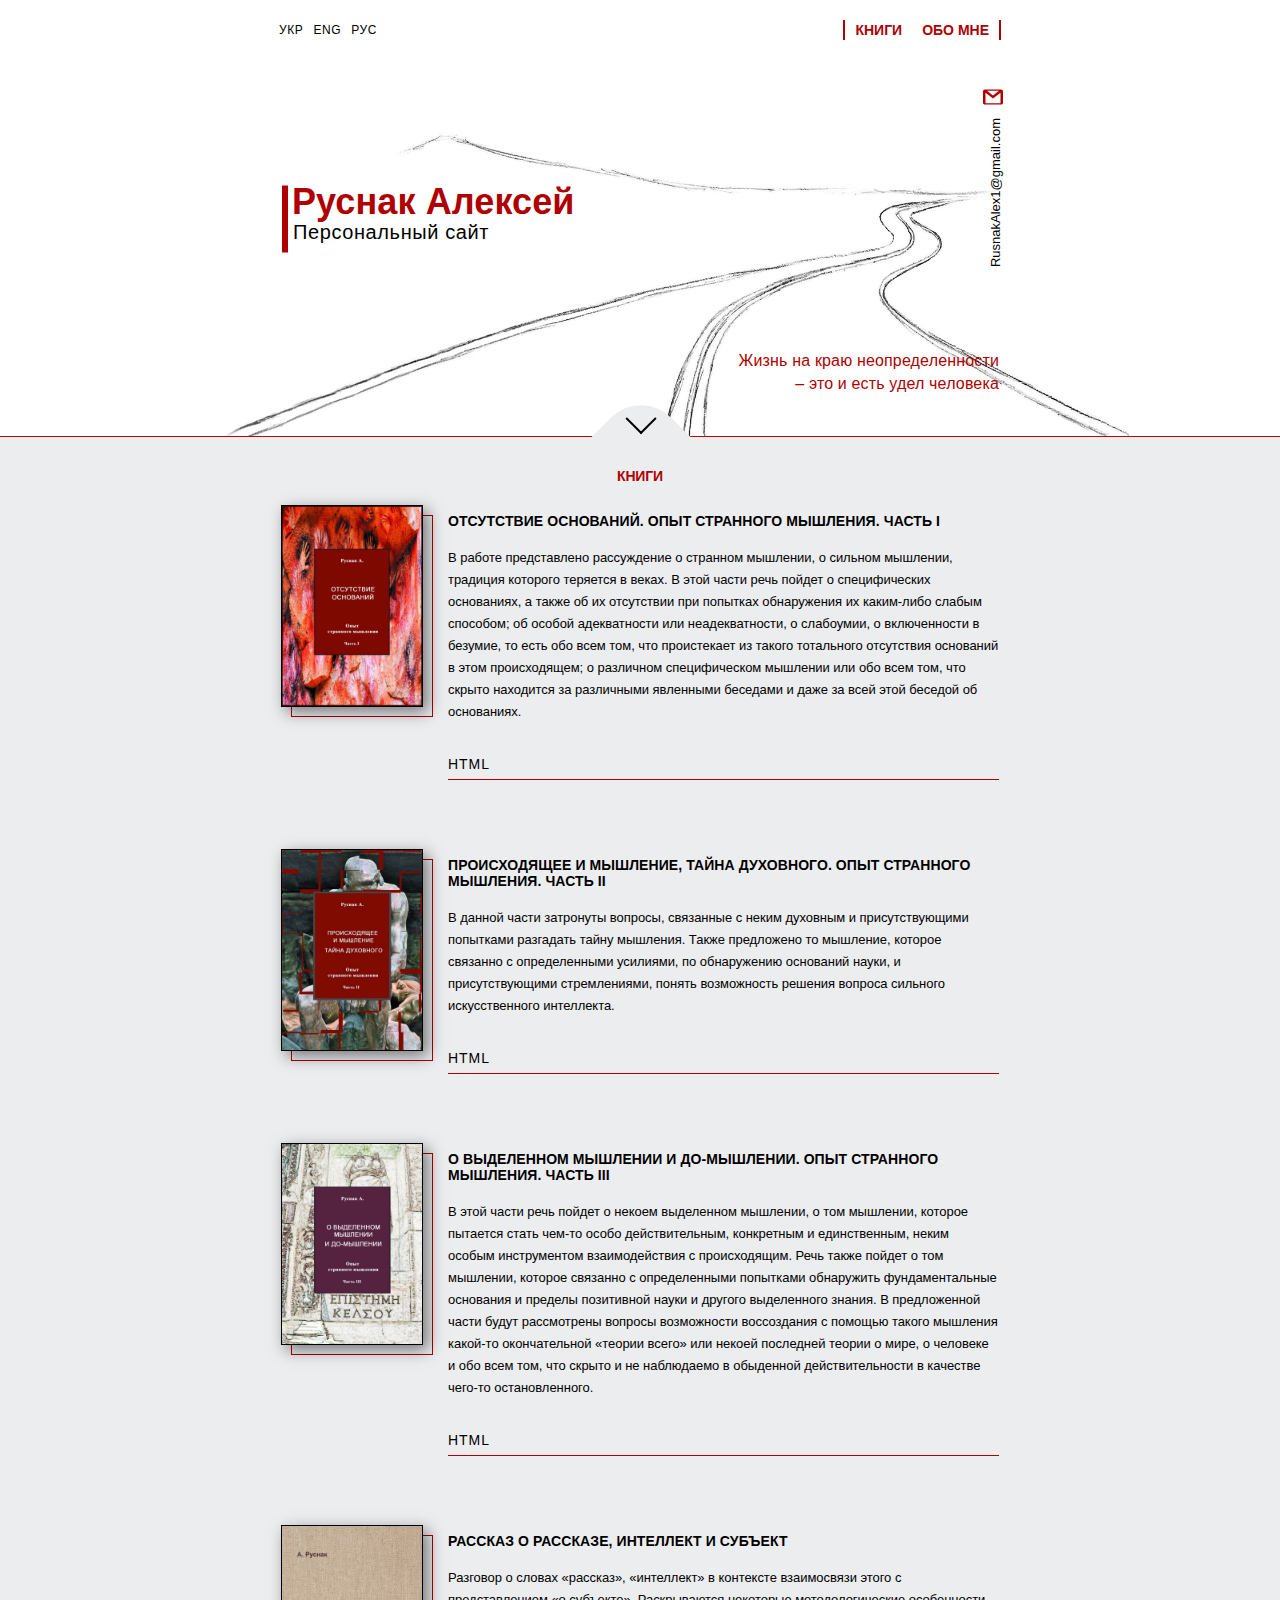
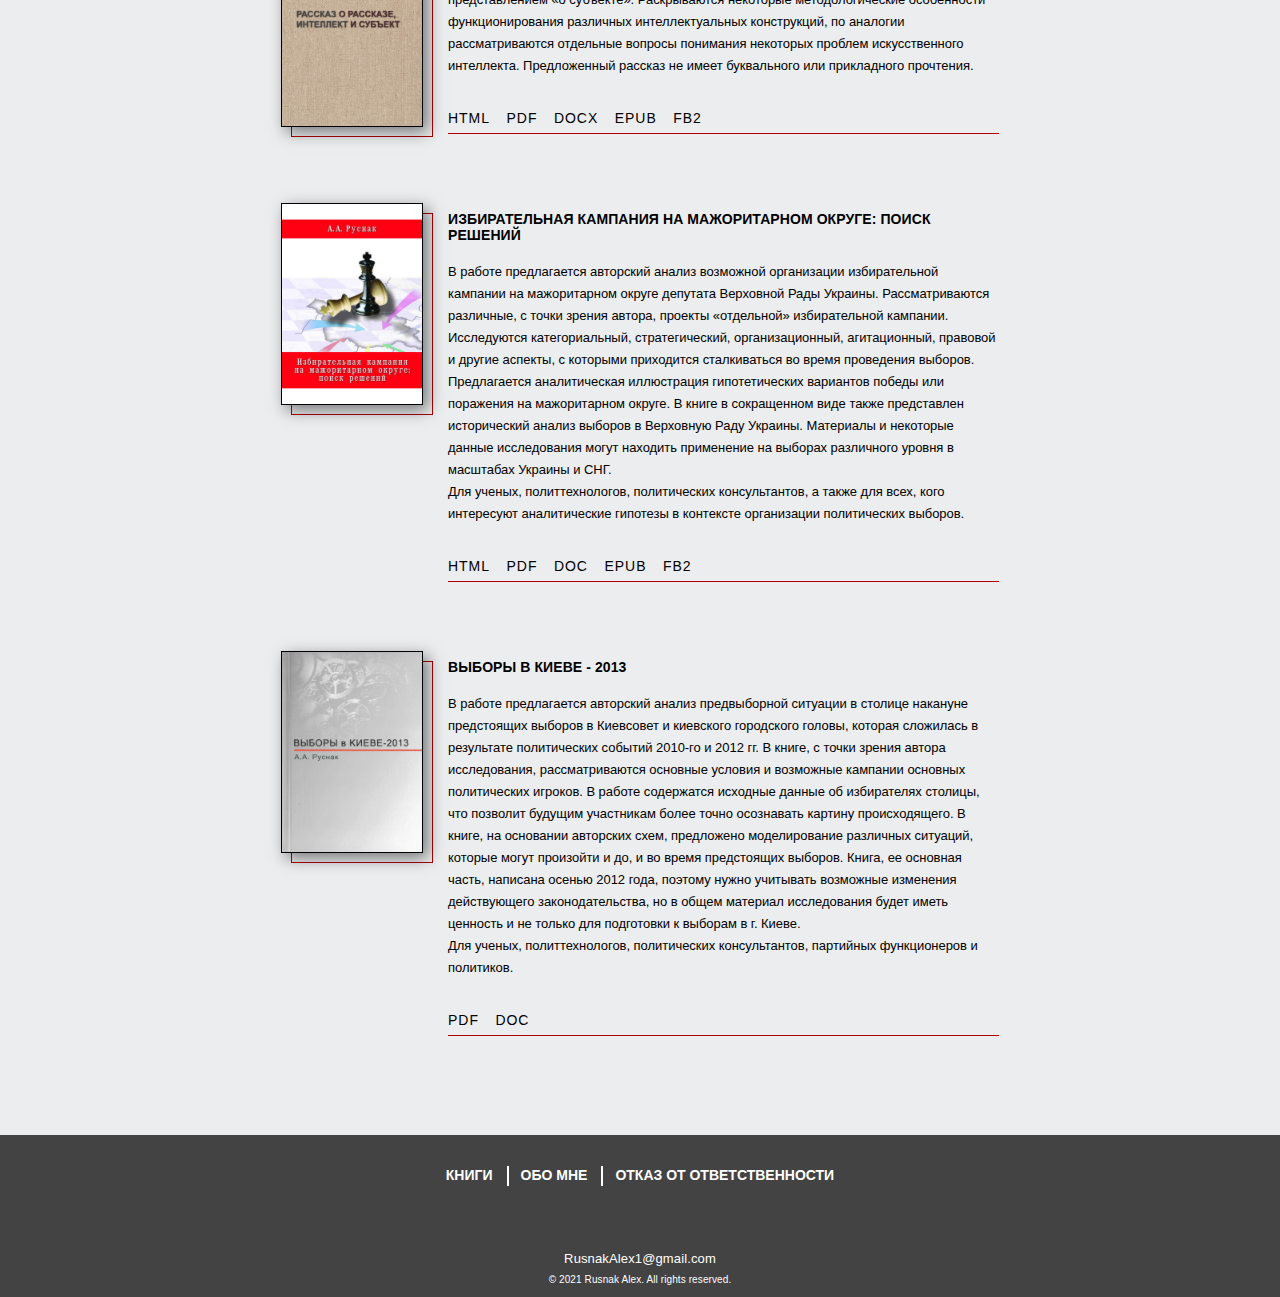
==== index.html @ a3248375 "321 to 123" ====
<!doctype html>
<html lang="ru">
<head>
	<!-- Global site tag (gtag.js) - Google Analytics -->
	<script async src="https://www.googletagmanager.com/gtag/js?id=G-W68CQ8F5CQ"></script>
	<script>
		window.dataLayer = window.dataLayer || [];
		function gtag(){dataLayer.push(arguments);}
		gtag('js', new Date());

		gtag('config', 'G-W68CQ8F5CQ');
	</script>
	<meta charset="UTF-8">
	<meta name="viewport" content="width=device-width, user-scalable=no, initial-scale=1.0, maximum-scale=1.0, minimum-scale=1.0">
	<meta http-equiv="X-UA-Compatible" content="ie=edge">
	<title>Главная - Руснак Алексей</title>
	<meta name="description" content="Руснак Алексей. Персональный сайт.">
	<link href="/css/styles.css" rel="stylesheet">

	<link rel="canonical" href="https://rusnak.link/" />

	<link rel="apple-touch-icon" sizes="180x180" href="/apple-touch-icon.png">
	<link rel="icon" type="image/png" sizes="32x32" href="/favicon-32x32.png">
	<link rel="icon" type="image/png" sizes="16x16" href="/favicon-16x16.png">
	<link rel="manifest" href="/site.webmanifest">
	<link rel="mask-icon" href="/safari-pinned-tab.svg" color="#5bbad5">
	<meta name="msapplication-TileColor" content="#da532c">
	<meta name="theme-color" content="#ffffff">
</head>
<body class="page-main">
	<header class="header">
		<div class="wrapper">
			<div class="header__content">
				<h1 class="header__title">
					Руснак Алексей
					<span>Персональный сайт</span>
				</h1>
				<div class="hamb">
					<span class="hamb__item"></span>
					<span class="hamb__item"></span>
					<span class="hamb__item"></span>
				</div>
				<ul class="lang">
					<li class="lang__item">
						<a href="/ua/" class="lang__link">укр</a>
					</li>
					<li class="lang__item">
						<a href="/en/" class="lang__link">eng</a>
					</li>
					<li class="lang__item">
						<a href="/" class="lang__link">рус</a>
					</li>
				</ul>
				<nav class="menu menu_h">
					<ul class="menu__items menu__items_h">
						<li class="menu__item menu__item_book menu__item_h">
							Книги
						</li>
						<li class="menu__item menu__item_about menu__item_h">
							<a href="/about/" class="menu__link">Обо мне</a>
						</li>
					</ul>
					<div class="menu__close"></div>
				</nav>
				<p class="header__text">
					Жизнь на краю неопределенности<br>
					– это и есть удел человека
				</p>
				<a href="mailto:rusnakalex1@gmail.com" class="header__mail">
					RusnakAlex1@gmail.com
				</a>
				<span></span>
			</div>
			<div class="btn"></div>
		</div>
	</header>
	<main class="main">
		<section class="books">
            <div class="wrapper">
                <h2 class="books__title">Книги</h2>
				<div class="books__item">
					<a href="/lack-of-reason-experience-of-strange-thinking-part1/" target="_blank" class="books__left">
						<div class="books__img" style="background-image: url(/img/book4.jpg);"></div>
						<span class="books__border"></span>
					</a>
					<div class="books__right">
						<a href="/lack-of-reason-experience-of-strange-thinking-part1/" target="_blank"
						   class="books__link-wrap">
							<h2 class="books__title-s">
								Отсутствие оснований. Опыт странного мышления. Часть I
							</h2>
							<p class="books__text">
								В работе представлено рассуждение о странном мышлении, о сильном мышлении, традиция которого теряется в веках. В этой части речь пойдет о специфических основаниях, а также об их отсутствии при попытках обнаружения их каким-либо слабым способом; об особой адекватности или неадекватности, о слабоумии, о включенности в безумие, то есть обо всем том, что проистекает из такого тотального отсутствия оснований в этом происходящем; о различном специфическом мышлении или обо всем том, что скрыто находится за различными явленными беседами и даже за всей этой беседой об основаниях.
							</p>
						</a>
						<div class="books__links">
							<a href="/lack-of-reason-experience-of-strange-thinking-part1/" target="_blank" class="books__link">HTML</a>
							<!--							<a href="/books/4/Руснак_А_Отсутствие_оснований_Опыт_странного_мышления_Ч_1.pdf" target="_blank" class="books__link" rel="nofollow">PDF</a>-->
							<!--							<a href="/books/4/Руснак_А_Отсутствие_оснований_Опыт_странного_мышления_Ч_1.epub" class="books__link" rel="nofollow">EPUB</a>-->
						</div>
					</div>
				</div>
				<div class="books__item">
					<a href="/what-happens-and-thinking-the-secret-of-the-spiritual-part2/" target="_blank" class="books__left">
						<div class="books__img" style="background-image: url(/img/book5.jpg);"></div>
						<span class="books__border"></span>
					</a>
					<div class="books__right">
						<a href="/what-happens-and-thinking-the-secret-of-the-spiritual-part2/" target="_blank"
						   class="books__link-wrap">
							<h2 class="books__title-s">
								Происходящее и мышление, тайна духовного. Опыт странного мышления. Часть II
							</h2>
							<p class="books__text">
								В данной части затронуты вопросы, связанные с неким духовным и присутствующими попытками разгадать тайну мышления. Также предложено то мышление, которое связанно с определенными усилиями, по обнаружению оснований науки, и присутствующими стремлениями, понять возможность решения вопроса сильного искусственного интеллекта.
							</p>
						</a>
						<div class="books__links">
							<a href="/what-happens-and-thinking-the-secret-of-the-spiritual-part2/" target="_blank" class="books__link">HTML</a>
						</div>
					</div>
				</div>
				<div class="books__item">
					<a href="/about-dedicated-thinking-experience-of-strange-thinking-part3/" target="_blank" class="books__left">
						<div class="books__img" style="background-image: url(/img/book6.jpg);"></div>
						<span class="books__border"></span>
					</a>
					<div class="books__right">
						<a href="/about-dedicated-thinking-experience-of-strange-thinking-part3/" target="_blank"
						   class="books__link-wrap">
							<h2 class="books__title-s">
								О выделенном мышлении и до-мышлении. Опыт странного мышления. Часть III
							</h2>
							<p class="books__text">
								В этой части речь пойдет о некоем выделенном мышлении, о том мышлении, которое пытается стать чем-то особо действительным, конкретным и единственным, неким особым инструментом взаимодействия с происходящим. Речь также пойдет о том мышлении, которое связанно с определенными попытками обнаружить фундаментальные основания и пределы позитивной науки и другого выделенного знания. В предложенной части будут рассмотрены вопросы возможности воссоздания с помощью такого мышления какой-то окончательной «теории всего» или некоей последней теории о мире, о человеке и обо всем том, что скрыто и не наблюдаемо в обыденной действительности в качестве чего-то остановленного.
							</p>
						</a>
						<div class="books__links">
							<a href="/about-dedicated-thinking-experience-of-strange-thinking-part3/" target="_blank" class="books__link">HTML</a>
							<!--							<a href="/books/6/Руснак_А_О_выделенном_мышлении_Опыт_странного_мышления_Ч_3.pdf" target="_blank" class="books__link" rel="nofollow">PDF</a>-->
							<!--							<a href="/books/6/Руснак_А_О_выделенном_мышлении_Опыт_странного_мышления_Ч_3.epub" class="books__link" rel="nofollow">EPUB</a>-->
						</div>
					</div>
				</div>
                <div class="books__item">
					<a href="/story-about-story-intelligence-and-subject/" target="_blank" class="books__left">
						<div class="books__img" style="background-image: url(/img/book1.jpg);"></div>
						<span class="books__border"></span>
                    </a>
                    <div class="books__right">
						<a href="/story-about-story-intelligence-and-subject/" target="_blank"
						   class="books__link-wrap">
							<h2 class="books__title-s">
								Рассказ о рассказе, интеллект и субъект
							</h2>
							<p class="books__text">
								Разговор о словах «рассказ», «интеллект» в контексте взаимосвязи этого с представлением «о субъекте». Раскрываются некоторые методологические особенности функционирования различных интеллектуальных конструкций, по аналогии рассматриваются отдельные вопросы понимания некоторых проблем искусственного интеллекта. Предложенный рассказ не имеет буквального или прикладного прочтения.
							</p>
						</a>
                        <div class="books__links">
							<a href="/story-about-story-intelligence-and-subject/" target="_blank" class="books__link">HTML</a>
							<a href="/books/3/Руснак_А_Рассказ_о_рассказе_интеллект_и_субъект_2018.pdf" target="_blank" class="books__link" rel="nofollow">PDF</a>
							<a href="/books/3/Руснак_А_Рассказ_о_рассказе_интеллект_и_субъект_2018.docx" class="books__link" rel="nofollow">DOCX</a>
							<a href="/books/3/Руснак_А_Рассказ_о_рассказе_интеллект_и_субъект_2018.epub" class="books__link" rel="nofollow">EPUB</a>
							<a href="/books/3/Руснак_А_Рассказ_о_рассказе_интеллект_и_субъект_2018.fb2" class="books__link" rel="nofollow">FB2</a>
                        </div>
                    </div>
                </div>
				<div class="books__item">
					<a href="/electoral-campaign-in-the-majoritarian-district/" target="_blank" class="books__left">
						<div class="books__img" style="background-image: url(/img/book2.jpg);"></div>
						<span class="books__border"></span>
					</a>
					<div class="books__right">
						<a href="/electoral-campaign-in-the-majoritarian-district/" target="_blank"
						   class="books__link-wrap">
							<h2 class="books__title-s">
								Избирательная кампания на мажоритарном округе:
								поиск решений
							</h2>
							<p class="books__text">
								В работе предлагается авторский анализ возможной организации избирательной кампании на мажоритарном округе депутата Верховной Рады Украины. Рассматриваются различные, с точки зрения автора, проекты «отдельной» избирательной кампании. Исследуются категориальный, стратегический, организационный, агитационный, правовой и другие аспекты, с которыми приходится сталкиваться во время проведения выборов. Предлагается аналитическая иллюстрация гипотетических вариантов победы или поражения на мажоритарном округе. В книге в сокращенном виде также представлен исторический анализ выборов в Верховную Раду Украины. Материалы и некоторые данные исследования могут находить применение на выборах различного уровня в масштабах Украины и СНГ.<br>
								Для ученых, политтехнологов, политических консультантов, а также для всех, кого интересуют аналитические гипотезы в контексте организации политических выборов.
							</p>
						</a>
						<div class="books__links">
							<a href="/electoral-campaign-in-the-majoritarian-district/" target="_blank" class="books__link">HTML</a>
							<a href="/books/2/Руснак_А_Избирательная_кампания_на_мажоритарном_округе_2012.pdf" target="_blank" class="books__link" rel="nofollow">PDF</a>
							<a href="/books/2/Руснак_А_Избирательная_кампания_на_мажоритарном_округе_2012.doc" class="books__link" rel="nofollow">DOC</a>
							<a href="/books/2/Руснак_А_Избирательная_кампания_на_мажоритарном_округе_2012.epub" class="books__link" rel="nofollow">EPUB</a>
							<a href="/books/2/Руснак_А_Избирательная_кампания_на_мажоритарном_округе_2012.fb2" class="books__link" rel="nofollow">FB2</a>
						</div>
					</div>
				</div>
				<div class="books__item">
					<a href="/books/1/Руснак_А_Выборы_в_Киеве_2013.pdf" target="_blank" class="books__left">
						<div class="books__img" style="background-image: url(/img/book3.jpg);"></div>
						<span class="books__border"></span>
					</a>
					<div class="books__right">
						<a href="/books/1/Руснак_А_Выборы_в_Киеве_2013.pdf" target="_blank" class="books__link-wrap">
							<h2 class="books__title-s">
								Выборы в Киеве - 2013
							</h2>
							<p class="books__text">
								В работе предлагается авторский анализ предвыборной ситуации в столице накануне предстоящих выборов в Киевсовет и киевского городского головы, которая сложилась в результате политических событий 2010-го и 2012 гг. В книге, с точки зрения автора исследования, рассматриваются основные условия и возможные кампании основных политических игроков. В работе содержатся исходные данные об избирателях столицы, что позволит будущим участникам более точно осознавать картину происходящего. В книге, на основании авторских схем, предложено моделирование различных ситуаций, которые могут произойти и до, и во время предстоящих выборов. Книга, ее основная часть, написана осенью 2012 года, поэтому нужно учитывать возможные изменения действующего законодательства, но в общем материал исследования будет иметь ценность и не только для подготовки к выборам в г. Киеве.<br>
								Для ученых, политтехнологов, политических консультантов, партийных функционеров и политиков.
							</p>
						</a>
						<div class="books__links">
							<a href="/books/1/Руснак_А_Выборы_в_Киеве_2013.pdf" target="_blank"
							   class="books__link">PDF</a>
							<a href="/books/1/Руснак_А_Выборы_в_Киеве_2013.doc" class="books__link" rel="nofollow">DOC</a>
						</div>
					</div>
				</div>
            </div>
		</section>
	</main>
	<footer class="footer">
		<nav class="menu menu_f">
			<ul class="menu__items menu__items_f">
				<li class="menu__item menu__item_book menu__item_f"><span>Книги</span></li>
				<li class="menu__item menu__item_about menu__item_f"><a href="/about/">Обо мне</a></li>
				<li class="menu__item menu__item_resp menu__item_f"><span>Отказ от ответственности</span></li>
			</ul>
		</nav>
		<a href="mailto:rusnakalex1@gmail.com" class="footer__mail">RusnakAlex1@gmail.com</a>
		<p class="footer__copyright">&copy; 2021 Rusnak Alex. All rights reserved.</p>
	</footer>
    <div class="resp">
        <div class="resp__wrapper"></div>
        <div class="resp__window">
            <div class="resp__close"></div>
            <h2 class="resp__title">отказ от ответственности</h2>
            <div class="resp__content">
                <p class="resp__text">Любой Пользователь может копировать, загружать или распечатывать контент для своего собственного использования, а также включать отрывки из публикаций с данного сайта в свои собственные документы, статьи, презентации, блоги, веб-сайты и учебные материалы при условии, Пользователь должен указать название данного ресурса, а также номер страницы или URL (унифицированный указатель ресурса).</p>
                <p class="resp__text">Все запросы на коммерческое использование и права на перевод должны быть отправлены на адрес RusnakAlex1@gmail.com.</p>
                <p class="resp__text">Администрация сайта не несет ответственности за точность, полноту или качество предоставленной информации. Администрация сайта делает все возможное, чтобы гарантировать, но не гарантирует точность или полноту информации на данном веб-сайте. Если выявленные ошибки или нарушения будут сообщены администрации сайта, в таком случае будут приняты своевременные и должные меры для устранения нарушения чьих-либо авторских прав, или других прав, которые нарушают действующее законодательство.</p>
                <p class="resp__text">Администрация сайта оставляет за собой исключительное право по своему усмотрению изменять, ограничивать или закрывать часть этого сайта. Администрация сайта оставляет за собой право изменять, удалять или дополнять содержимое веб-сайта без предварительного уведомления, а также удалять публикации в Интернете временно или навсегда. Любая информация, размещенная на этом веб-сайте, предназначена только для свободного изучения Пользователями сайта. Все предложения выдвигаются без каких-либо обязательств. Ни при каких обстоятельствах администрация сайта не несет ответственности за любые убытки, ущерб, ответственность или понесенные расходы, которые, как утверждается, являются результатом использования этого сайта, включая, помимо прочего, любую ошибку, упущение, прерывание или задержку. Использование данного сайта осуществляется исключительно на риск Пользователя.</p>
                <p class="resp__text">Администрация сайта прилагает все усилия, чтобы минимизировать сбои, вызванные техническими ошибками. Однако некоторые данные или информация на веб-сайте возможно, были созданы или структурированы в файлах или форматах, которые не являются безошибочными, и поэтому администрация сайта не можем гарантировать, что сервис сайта не будет прерван или иным образом затронут такими проблемами. Администрация сайта не несет никакой ответственности в отношении таких проблем (сбой производительности, компьютерный вирус, сбой линии связи, изменение содержимого и т. д.), возникших в результате использования веб-сайта или любой ссылки на внешние сайты.</p>
                <p class="resp__text">На этом сайте, как и на любом другом, могут находиться ссылки на сторонние сайты. Нахождение таких ссылок на сайте несет справочный характер. Настоящим автор заявляет, что на момент размещения ссылок никакого незаконного содержимого на таких веб-сайтах обнаружено не было. Автор не контролирует существующий или будущий дизайн, содержимое или авторство сайтов, на которые предоставляются ссылки, и не несет ответственности за содержимое таких сайтов, которое может быть изменено после размещения ссылок. Этот отказ от ответственности распространяется на все ссылки на собственном сайте автора, а также на записи третьих лиц в книге посетителей, форумы и рассылочные списки, предоставленные автором. Ответственность за незаконную, неверную или неполную информацию на сайте, а также за ущерб вследствие использования или неиспользования такой информации несет только владелец сайта, на котором эта информация размещена. Владелец сайта, содержащего ссылки, не несет никакой ответственности в этой связи.</p>
                <p class="resp__text">Администрация сайта оставляет за собой право по собственному усмотрению отказать любому Пользователю в доступе к данному веб-сайту или любой его части без предварительного уведомления.</p>
                <p class="resp__text">В целях безопасности сайта и для обеспечения того, чтобы веб-сайт оставался доступным для всех Пользователей, он использует программное обеспечение для мониторинга сетевого трафика, чтобы выявлять несанкционированные попытки загрузки или изменения информации, или иным образом вызвать повреждение и обнаружить другие возможные нарушения безопасности.</p>
                <p class="resp__text">Этот отказ от ответственности должен рассматриваться как часть интернет-предложения, содержащего ссылку на этот сайт. Если какая-либо часть или отдельные условия этого документа будут признаны недействительными или неисполнимыми в рамках действующего законодательства, это не повлияет на остальные части этого документа, их содержимое и юридическую силу.</p>
            </div>
        </div>
    </div>

<script>
	function loadScript(src) {
		var script = document.createElement('script');
		script.src = src;
		script.async = false;
		document.body.append(script);
	}

	function runScript() {
		loadScript('/js/jquery-3.4.1.min.js');
		loadScript('/js/script.js');
	}

	setTimeout(runScript, 1500);
</script>
</body>
</html>
---- css/styles.css ----
body{margin:0;font-family:'Microsoft YaHei',sans-serif;-webkit-tap-highlight-color:transparent}.wrapper{width:1243px;height:100%;margin:0 auto}@media screen and (max-width:1600px){.wrapper{width:768px}}@media screen and (max-width:767px){.wrapper{width:100%}}.btn{position:absolute;content:'';bottom:-122px;left:50%;width:86px;height:86px;background:#ecedef;transform:rotate(45deg) translate(-100%, -31%);border-top-left-radius:50%;cursor:pointer;z-index:1}@media screen and (max-width:1600px){.btn{bottom:-134px}}.btn:hover:before{transform:scale(1.1)}.btn:before{position:absolute;content:'';top:12px;left:12px;width:26px;height:26px;border-right:2px solid #000;border-bottom:2px solid #000;transition:.3s}@media screen and (max-width:1600px){.btn:before{top:11px;left:11px;width:20px;height:20px}}.btn_about{background:#ecedef}.header{position:relative;height:721px;overflow:hidden;background-image:url(../img/road.png);background-repeat:no-repeat;background-position:calc(50% + 54px) calc(100% + 28px)}@media screen and (max-width:1600px){.header{height:437px;background-size:912px 484px;background-position:calc(50% + 33px) calc(100% + 12px)}}@media screen and (max-width:767px){.header{height:500px;background-size:671px 523px;background-position:calc(50% - 48px) 75px}}.header:after{position:absolute;content:'';width:100%;height:1px;background:#b20909;bottom:0;z-index:0}.header_lang{background-image:none;background-color:#ecedef}@media screen and (max-width:1600px){.header_lang{height:100vh}}.header_lang:after{display:none}.header__content{display:flex;justify-content:space-between;position:relative;height:100%}.header__title{position:absolute;top:366px;left:16px;transform:translate(0, -50%);color:#af0101;font-size:60px;letter-spacing:.01em;margin:0;display:inline-block;padding:0 25px;cursor:default}@media screen and (max-width:1600px){.header__title{top:212px;left:11px;font-size:36px;letter-spacing:.003em}}@media screen and (max-width:767px){.header__title{top:150px;left:50%;font-size:34px;letter-spacing:.011em;white-space:nowrap;transform:translate(-50%, 0)}}.header__title:before{position:absolute;content:'';width:7px;height:115px;background:#af0101;top:6px;left:9px}@media screen and (max-width:1600px){.header__title:before{width:6px;height:67px;top:5px;left:15px}}@media screen and (max-width:767px){.header__title:before{width:3px;height:66px;top:3px;left:17px}}.header__title_lang{text-align:center;width:100%;box-sizing:border-box}@media screen and (max-width:1600px){.header__title_lang{top:50%;left:0;transform:translate(0, -50%);font-size:34px}}@media screen and (max-width:767px){.header__title_lang{white-space:normal}}.header__title_lang:before{display:none}.header__title span{color:#000;font-size:34px;font-weight:normal;letter-spacing:.039em;margin:-5px 0 0 1px;display:block}@media screen and (max-width:1600px){.header__title span{font-size:20px;margin:-2px 0 0 1px;letter-spacing:.03em}}@media screen and (max-width:767px){.header__title span{letter-spacing:.014em;position:absolute;bottom:-26px}}.header__text{position:absolute;bottom:82px;right:25px;width:500px;margin:0;color:#af0101;font-size:27px;text-align:right;letter-spacing:.01em;cursor:default}@media screen and (max-width:1600px){.header__text{bottom:42px;right:25px;font-size:16px;line-height:23px}}@media screen and (max-width:767px){.header__text{bottom:130px;right:50%;transform:translate(50%, 0);font-size:14px;line-height:19px;letter-spacing:.05em;text-align:center;width:320px}}.header__mail{position:absolute;right:-80px;top:313px;transform:rotate(-90deg);text-decoration:none;color:#000;font-size:20px}@media screen and (max-width:1600px){.header__mail{right:-46px;top:185px;font-size:13px}}@media screen and (max-width:767px){.header__mail{transform:none;top:auto;bottom:63px;left:calc(50% + 9px);font-size:14px;letter-spacing:.045em;width:320px;text-align:center;transform:translate(-50%, 0)}}.header__mail+span{position:absolute;width:27px;height:27px;background-image:url(../img/mail2.svg);background-repeat:no-repeat;background-position:center;top:166px;right:25px;transition:.3s}@media screen and (max-width:1600px){.header__mail+span{width:20px;height:20px;top:87px;right:21px}}@media screen and (max-width:767px){.header__mail+span{width:15px;height:15px;top:auto;bottom:64px;left:calc(50% - 102px)}}.header__mail:hover+span{transform:rotate(360deg)}.menu{margin:54px 25px 0 0;text-transform:uppercase}@media screen and (max-width:1600px){.menu{margin:20px 23px 0 0}}@media screen and (max-width:767px){.menu_h{display:none;position:fixed;margin:0;width:100%;height:150%;background:#ecedef;z-index:3}}.menu_h.active{display:block !important}.menu__items{display:flex;list-style-type:none;border-left:3px solid #af0101;border-right:3px solid #af0101;margin:0;padding:6px 15px}@media screen and (max-width:1600px){.menu__items{border-left:2px solid #af0101;border-right:2px solid #af0101;margin:0;padding:2px 10px}}@media screen and (max-width:767px){.menu__items_h{flex-direction:column;border:0;padding:75px 0 0 0}}.menu__item{margin:0 0 0 46px;font-size:22px;font-weight:bold;color:#af0101;text-decoration:none;transition:.3s;position:relative;cursor:pointer}@media screen and (max-width:1600px){.menu__item{margin:0 0 0 20px;font-size:14px}}@media screen and (max-width:767px){.menu__item_h{margin:0;font-size:20px;text-align:center}}@media screen and (max-width:767px){.menu__item_h:hover:before,.menu__item_h:hover:after{display:none}}@media screen and (max-width:767px){.menu__item_h:first-child{margin:0 0 25px 0 !important}}.menu__item:first-child{margin:0}.menu__item:before,.menu__item:after{display:block;position:absolute;content:"";height:3px;width:0;background-color:#af0101;left:50%;bottom:-7px}@media screen and (max-width:1600px){.menu__item:before,.menu__item:after{height:2px}}@media screen and (max-width:767px){.menu__item:before,.menu__item:after{height:1px}}.menu__item:before{transition:width .3s ease-in-out,left .3s ease-in-out}.menu__item:after{transition:width .3s ease-in-out}.menu__item:hover:before{width:29%;left:21%}.menu__item:hover:after{width:37%}.menu__link{text-decoration:none;color:inherit}.menu__close{display:none;position:absolute;top:14px;right:17px;cursor:pointer;width:30px;height:30px;transition:.5s}@media screen and (max-width:767px){.menu__close{display:block}}.menu__close:hover{transform:rotate(180deg)}.menu__close:before,.menu__close:after{position:absolute;content:'';width:26px;height:1px;background:#af0101}.menu__close:before{transform:rotate(45deg);top:15px;left:2px}.menu__close:after{transform:rotate(-45deg);top:15px;right:2px}.hamb{position:absolute;top:40px;right:23px;cursor:pointer;flex-direction:column;align-items:flex-end;display:none}@media screen and (max-width:767px){.hamb{display:flex}}.hamb__item{display:block;background:#af0101;width:30px;height:2px;margin:0 0 3px 0}.hamb__item:nth-child(2){width:22px}.hamb__item:nth-child(3){width:14px}.lang{display:flex;padding:0;margin:60px 0 0 25px}@media screen and (max-width:1600px){.lang{margin:20px 0 0 23px}}@media screen and (max-width:767px){.lang{position:absolute;top:11px;right:23px;margin:0}}.lang__item{color:#af0101;list-style-type:none;margin:0 16px 0 0}@media screen and (max-width:1600px){.lang__item{margin:0 10px 0 0}}@media screen and (max-width:767px){.lang__item{margin:0 9px 0 0}}.lang__item:last-child{margin:0}.lang__link{text-decoration:none;font-size:20px;color:#000;text-transform:uppercase;transition:.3s;position:relative}@media screen and (max-width:1600px){.lang__link{font-size:12px;letter-spacing:.05em}}@media screen and (max-width:767px){.lang__link{font-size:11px}}.lang__link:before,.lang__link:after{display:block;position:absolute;content:"";height:2px;width:0;background-color:#000;left:50%;bottom:-7px}.lang__link:before{transition:width .3s ease-in-out,left .3s ease-in-out}.lang__link:after{transition:width .3s ease-in-out}.lang__link:hover:before{width:29%;left:21%}.lang__link:hover:after{width:37%}.books{background:#ecedef;padding:108px 0 138px 0}@media screen and (max-width:1600px){.books{padding:31px 0 51px 0}}@media screen and (max-width:767px){.books{padding:54px 0 9px 0}}.books__title{font-size:24px;text-transform:uppercase;text-align:center;color:#af0101;letter-spacing:.03em;margin:0}@media screen and (max-width:1600px){.books__title{font-size:14px;letter-spacing:-0.01em}}@media screen and (max-width:767px){.books__title{display:none}}.books__item{display:flex;padding:138px 0 0 0}@media screen and (max-width:1600px){.books__item{padding:21px 25px 48px 25px}}@media screen and (max-width:767px){.books__item{padding:0 25px 45px 25px;flex-direction:column;align-items:center}}.books__left{flex:1 0 177px;height:252px;margin:0 50px 0 0;position:relative;z-index:0}@media screen and (max-width:1600px){.books__left{flex:1 0 142px;height:202px;margin:0 25px 0 0}}@media screen and (max-width:767px){.books__left{margin:0;width:142px}}.books__img{background-repeat:no-repeat;background-position:center;background-size:cover;width:100%;height:100%;box-shadow:5px 5px 15px 0 rgba(0,0,0,0.5);border:1px solid #000;box-sizing:border-box;transition:.3s}.books__img:hover{transform:scale(1.3);border:none}@media screen and (max-width:767px){.books__img:hover{transform:none;border:1px solid #000}}.books__border{position:absolute;content:'';top:15px;left:15px;width:100%;height:100%;border:1px solid #af0101;z-index:-1;box-sizing:border-box}@media screen and (max-width:1600px){.books__border{top:10px;left:10px}}.books__right{padding:0 0 15px 0;border-bottom:1px solid #af0101}@media screen and (max-width:1600px){.books__right{padding:0 0 6px 0}}@media screen and (max-width:767px){.books__right{padding:0 0 5px 0;margin:36px 0 0 0}}.books__link-wrap{display:block;text-decoration:none;color:#000}.books__title-s{margin:0;font-size:24px;text-transform:uppercase;letter-spacing:.03em}@media screen and (max-width:1600px){.books__title-s{margin:8px 0 0 0;font-size:14px;letter-spacing:.006em}}@media screen and (max-width:767px){.books__title-s{margin:0;font-size:17px;font-weight:normal;letter-spacing:.02em;text-align:center}}.books__text{font-weight:lighter;font-size:20px;line-height:36px;letter-spacing:.017em;margin:17px 0 0 0}@media screen and (max-width:1600px){.books__text{font-size:13px;line-height:22px;letter-spacing:-0.003em;margin:18px 0 0 0}}@media screen and (max-width:767px){.books__text{font-size:14px;line-height:25px;margin:11px 0 0 0;letter-spacing:.0185em}}.books__links{margin:53px 0 0 0}@media screen and (max-width:1600px){.books__links{margin:32px 0 0 0}}@media screen and (max-width:767px){.books__links{margin:18px 0 0 0}}.books__link{font-size:20px;color:#000;text-decoration:none;margin:0 20px 0 0;letter-spacing:.07em;transition:.3s;position:relative}@media screen and (max-width:1600px){.books__link{font-size:14px;margin:0 12px 0 0}}.books__link:before,.books__link:after{display:block;position:absolute;content:"";height:2px;width:0;background-color:#000;left:50%;bottom:-7px}.books__link:before{transition:width .3s ease-in-out,left .3s ease-in-out}.books__link:after{transition:width .3s ease-in-out}.books__link:hover:before{width:29%;left:21%}.books__link:hover:after{width:37%}.footer{display:flex;flex-direction:column;align-items:center;background:#434343;padding:77px 0 37px 0}@media screen and (max-width:1600px){.footer{padding:30px 0 12px 0}}@media screen and (max-width:767px){.footer{padding:14px 0 16px 0}}.footer__mail{font-size:24px;color:#fff;text-decoration:none;letter-spacing:.01em;margin:74px 0 0 0;transition:.3s;position:relative}@media screen and (max-width:1600px){.footer__mail{font-size:13px;margin:66px 0 0 0}}@media screen and (max-width:767px){.footer__mail{font-size:15px;margin:41px 0 0 0;letter-spacing:-0.03em}}.footer__mail:before,.footer__mail:after{display:block;position:absolute;content:"";height:3px;width:0;background-color:#fff;left:50%;bottom:-7px}.footer__mail:before{transition:width .3s ease-in-out,left .3s ease-in-out}.footer__mail:after{transition:width .3s ease-in-out}.footer__mail:hover:before{width:29%;left:21%}.footer__mail:hover:after{width:37%}.footer__copyright{margin:23px 0 0 0;font-size:18px;color:#fff;letter-spacing:.01em}@media screen and (max-width:1600px){.footer__copyright{margin:8px 0 0 0;font-size:10px}}@media screen and (max-width:767px){.footer__copyright{margin:7px 0 0 0;font-size:10px}}.menu_f{display:block;margin:0}.menu__items_f{justify-content:center;border:0}@media screen and (max-width:767px){.menu__items_f{width:320px;flex-wrap:wrap;padding:0;line-height:24px}}.menu__item_f{margin:0 0 0 58px;color:#fff}@media screen and (max-width:1600px){.menu__item_f{margin:0 0 0 28px}}@media screen and (max-width:767px){.menu__item_f{margin:0 0 0 28px;font-size:13px;font-weight:lighter;letter-spacing:.06em}}@media screen and (max-width:767px){.menu__item_f:first-child span:before{position:absolute;content:'';top:0;left:-15px;width:1px;height:18px;background:#fff}}@media screen and (max-width:767px){.menu__item_f:first-child a:before{position:absolute;content:'';top:0;left:-15px;width:1px;height:18px;background:#fff}}@media screen and (max-width:767px){.menu__item_f:last-child{margin:0}}@media screen and (max-width:767px){.menu__item_f:nth-child(3) span:after{display:none}}.menu__item_f:last-child span:after{display:none}@media screen and (max-width:767px){.menu__item_f:last-child span:after{display:block}}@media screen and (max-width:767px){.menu__item_f:last-child span:before{position:absolute;content:'';top:0;left:-15px;width:1px;height:18px;background:#fff}}.menu__item_f:before,.menu__item_f:after{background-color:#fff}.menu__item_f span,.menu__item_f a{position:relative;text-decoration:none;color:inherit}.menu__item_f span:after,.menu__item_f a:after{position:absolute;content:'';top:-6px;right:-32px;width:3px;height:40px;background:#fff}@media screen and (max-width:1600px){.menu__item_f span:after,.menu__item_f a:after{top:-1px;right:-16px;width:2px;height:20px}}@media screen and (max-width:767px){.menu__item_f span:after,.menu__item_f a:after{right:-15px;width:1px}}.about{background:#ecedef;padding:108px 0 500px}@media screen and (max-width:1600px){.about{padding:31px 0 500px}}@media screen and (max-width:767px){.about{padding:54px 0 200px}}.about__title{text-transform:uppercase;text-align:center;color:#af0101;letter-spacing:.03em;margin:0}@media screen and (max-width:1600px){.about__title{font-size:14px;letter-spacing:-0.01em}}@media screen and (max-width:767px){.about__title{display:none}}.about__content{display:flex;justify-content:center;padding:138px 0 0 0}@media screen and (max-width:1600px){.about__content{padding:21px 25px 0}}@media screen and (max-width:767px){.about__content{width:320px;margin:0 auto;padding:0 5px;box-sizing:border-box}}.about__left{width:269px;height:269px;background:url(../img/photo.png)}@media screen and (max-width:1600px){.about__left{width:150px;height:150px;background-size:contain}}@media screen and (max-width:767px){.about__left{width:75px;height:75px;background-repeat:no-repeat}}.about__right{margin:13px 0 0 168px}@media screen and (max-width:1600px){.about__right{margin:10px 0 0 100px}}@media screen and (max-width:767px){.about__right{margin:0 0 0 5px}}.about__item{font-size:27px;font-weight:lighter;margin:0 0 15px 0}@media screen and (max-width:1600px){.about__item{font-size:16px}}@media screen and (max-width:767px){.about__item{font-size:14px}}.about__item_education{margin:61px 0 0 0;line-height:52px}@media screen and (max-width:767px){.about__item_education{margin:25px 0 0 0}}.about__item span{font-weight:normal}.about__link{color:#000;text-decoration:none;transition:.3s;position:relative}.about__link:before,.about__link:after{display:block;position:absolute;content:"";height:3px;width:0;background-color:#000;left:50%;bottom:-7px}.about__link:before{transition:width .3s ease-in-out,left .3s ease-in-out}.about__link:after{transition:width .3s ease-in-out}.about__link:hover:before{width:29%;left:21%}.about__link:hover:after{width:37%}.resp{position:fixed;top:0;left:0;width:100%;height:1000px;background:rgba(0,0,0,0.5);z-index:2;display:none}.resp__wrapper{width:100%;height:100%}.resp__window{position:fixed;width:1000px;height:calc(100% - 100px);box-shadow:0 10px 16px rgba(0,0,0,0.24);top:50%;left:50%;transform:translate(-50%, -50%);background:#fff;display:flex;flex-direction:column;padding:50px;box-sizing:border-box}@media screen and (max-width:1600px){.resp__window{width:668px;padding:30px}}@media screen and (max-width:767px){.resp__window{width:100%;height:100%;padding:60px 10px 10px 10px}}.resp__content{overflow:auto;margin:15px 0 0 0}.resp__title{text-transform:uppercase;font-size:24px;text-align:center;color:#af0101;letter-spacing:.03em;margin:0}@media screen and (max-width:1600px){.resp__title{font-size:14px}}.resp__text{text-indent:33px;font-size:20px;font-weight:lighter;letter-spacing:.007em;margin:0 0 20px 0}@media screen and (max-width:1600px){.resp__text{font-size:13px;line-height:22px;letter-spacing:-0.003em;margin:0 0 10px 0}}.resp__text:last-child{margin:0}.resp__close{position:absolute;top:14px;right:17px;cursor:pointer;width:30px;height:30px;transition:.5s}.resp__close:hover{transform:rotate(180deg)}.resp__close:before,.resp__close:after{position:absolute;content:'';width:26px;height:1px;background:#af0101}.resp__close:before{transform:rotate(45deg);top:15px;left:2px}.resp__close:after{transform:rotate(-45deg);top:15px;right:2px}
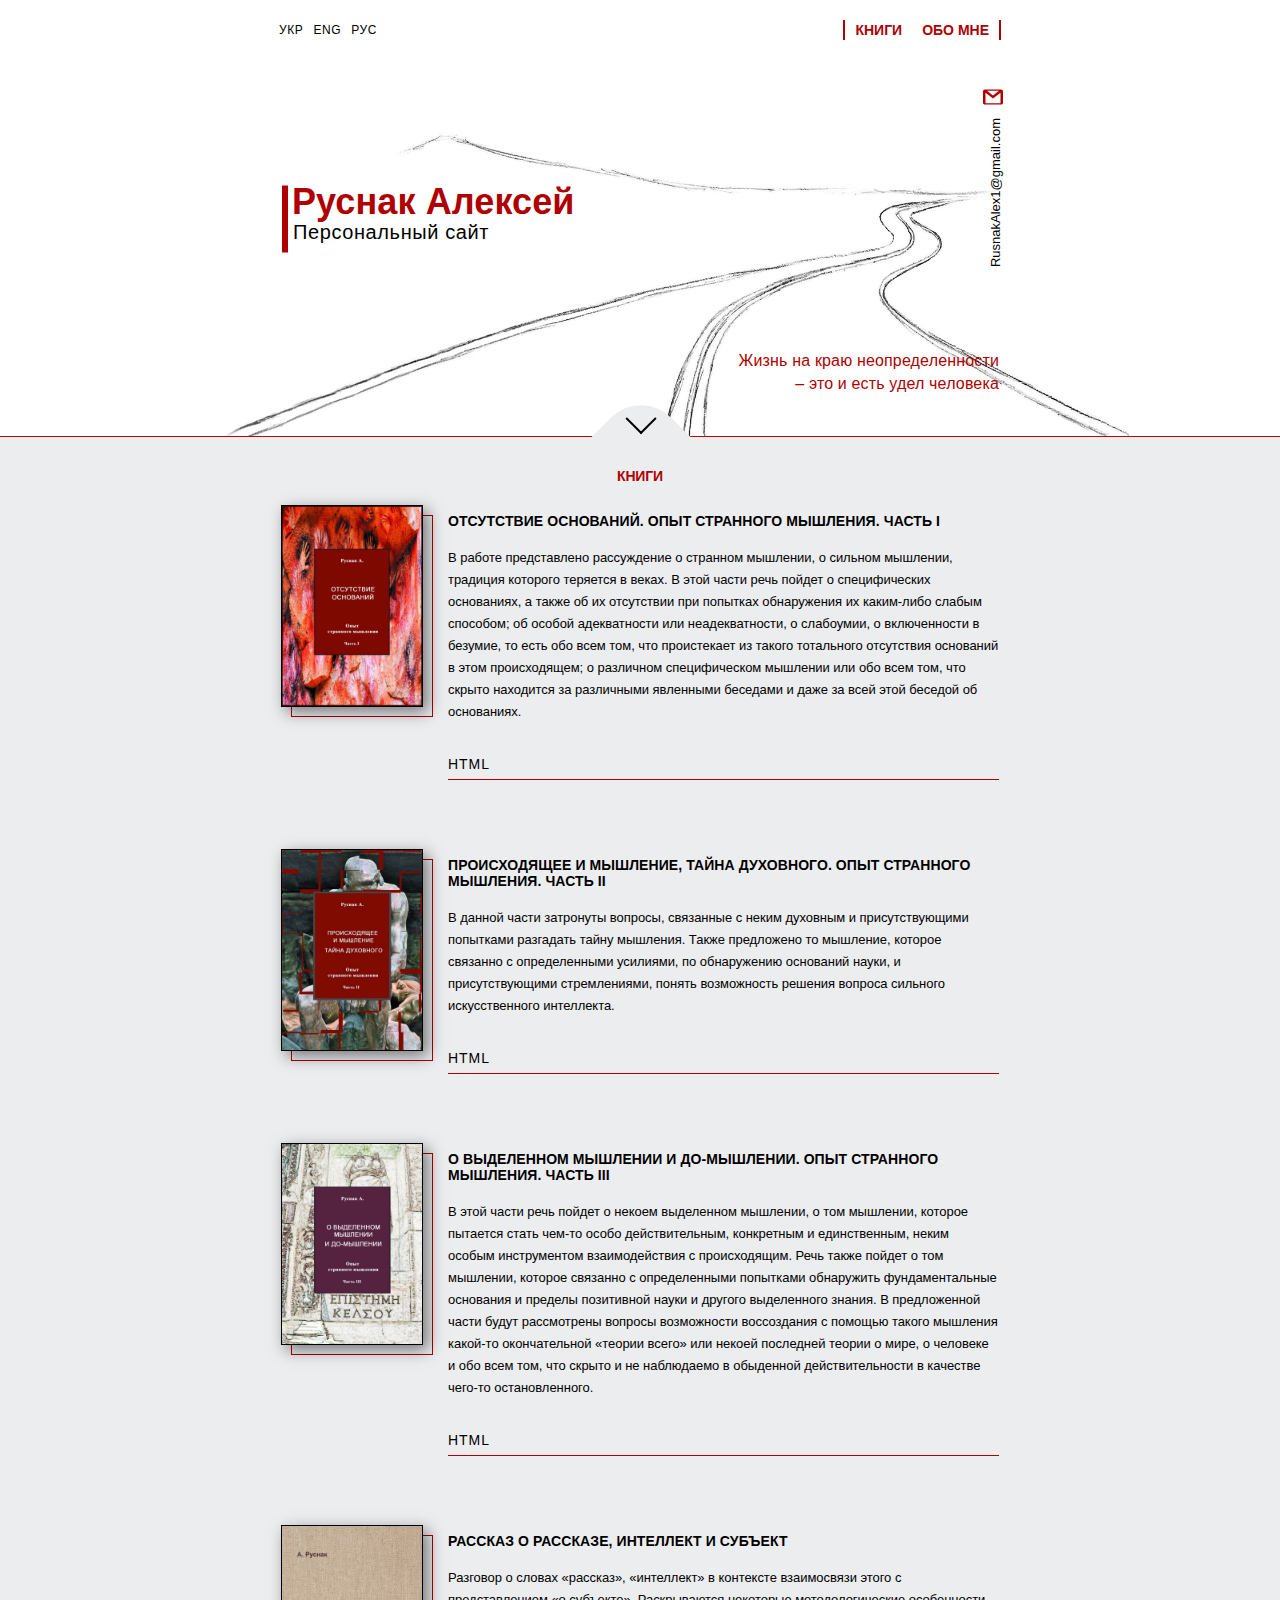
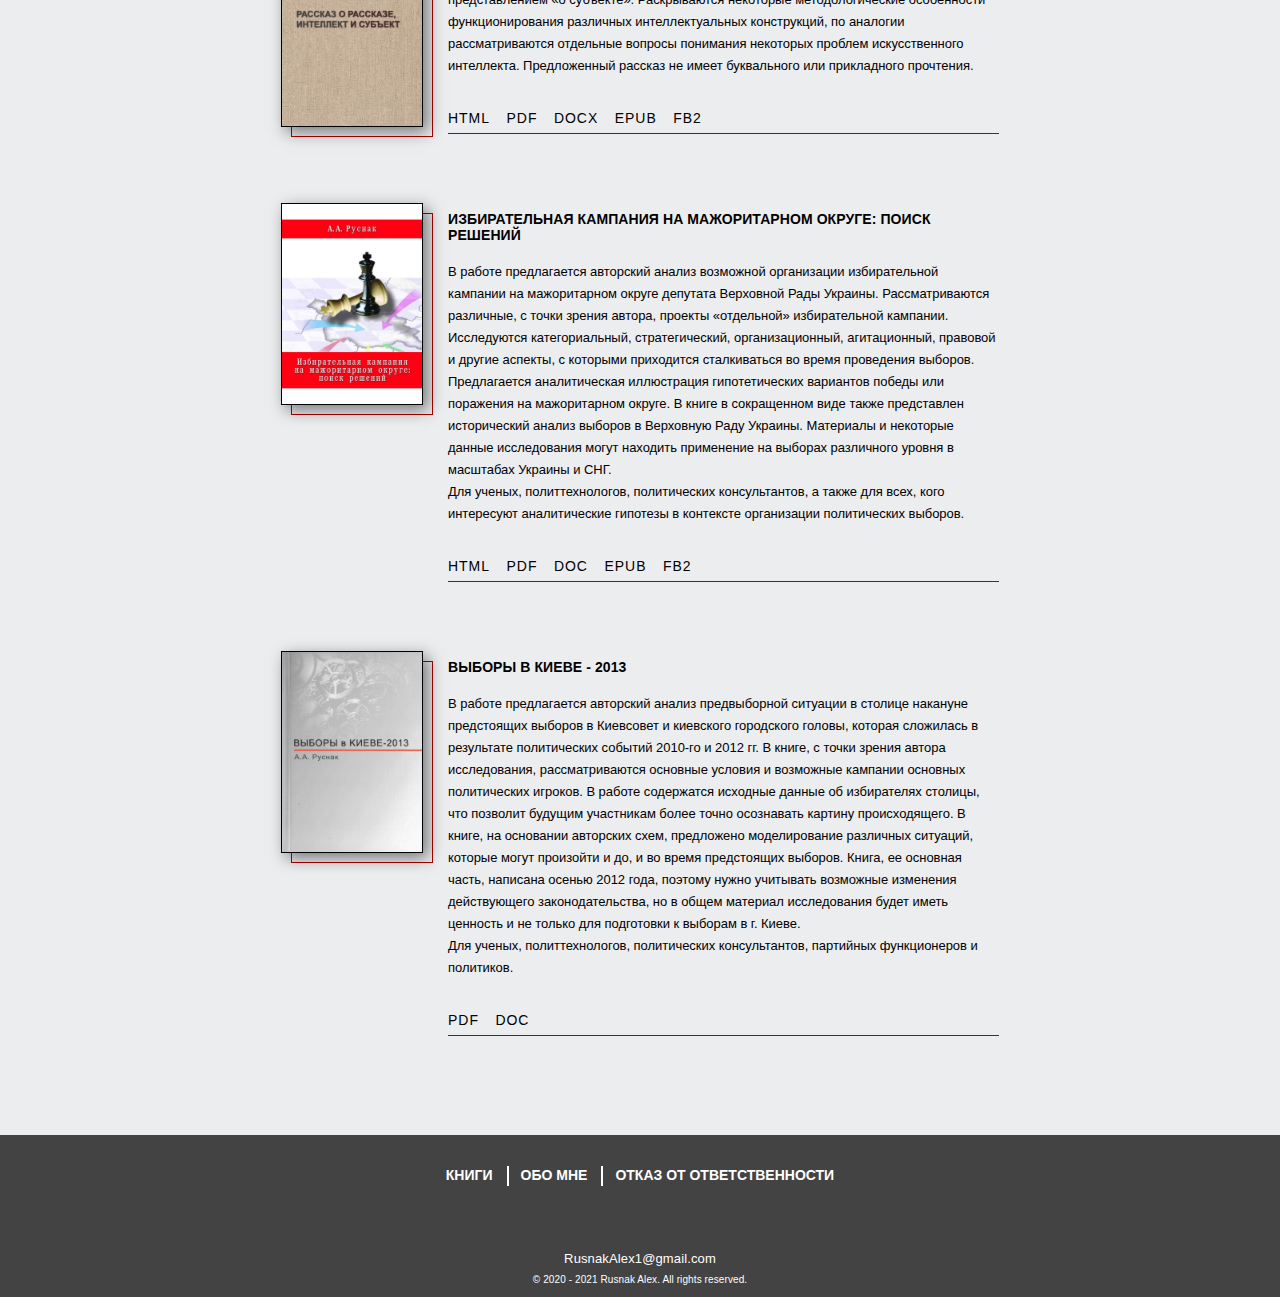
==== commit 78cd51d9: "date 2020 - 2021" ====
--- a/index.html
+++ b/index.html
@@ -226,7 +226,7 @@
 			</ul>
 		</nav>
 		<a href="mailto:rusnakalex1@gmail.com" class="footer__mail">RusnakAlex1@gmail.com</a>
-		<p class="footer__copyright">&copy; 2021 Rusnak Alex. All rights reserved.</p>
+		<p class="footer__copyright">&copy; 2020 - 2021 Rusnak Alex. All rights reserved.</p>
 	</footer>
     <div class="resp">
         <div class="resp__wrapper"></div>
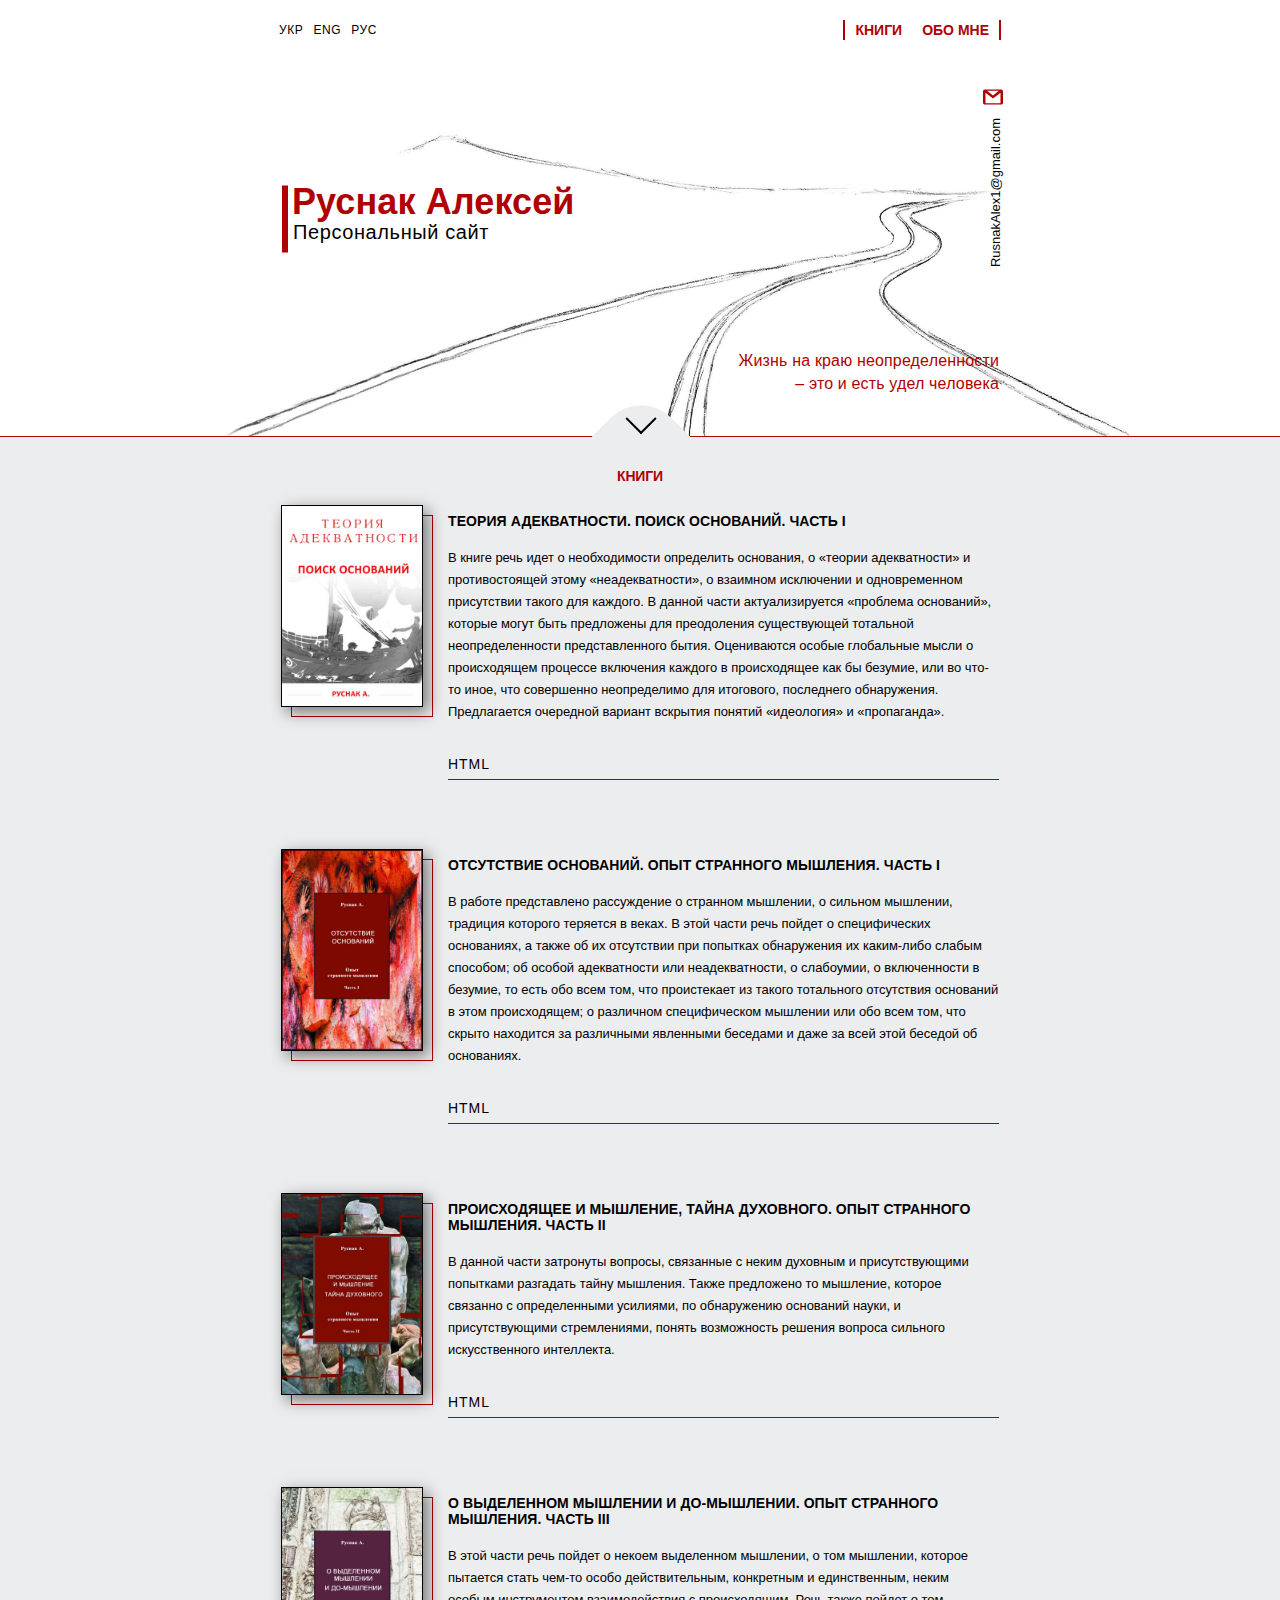
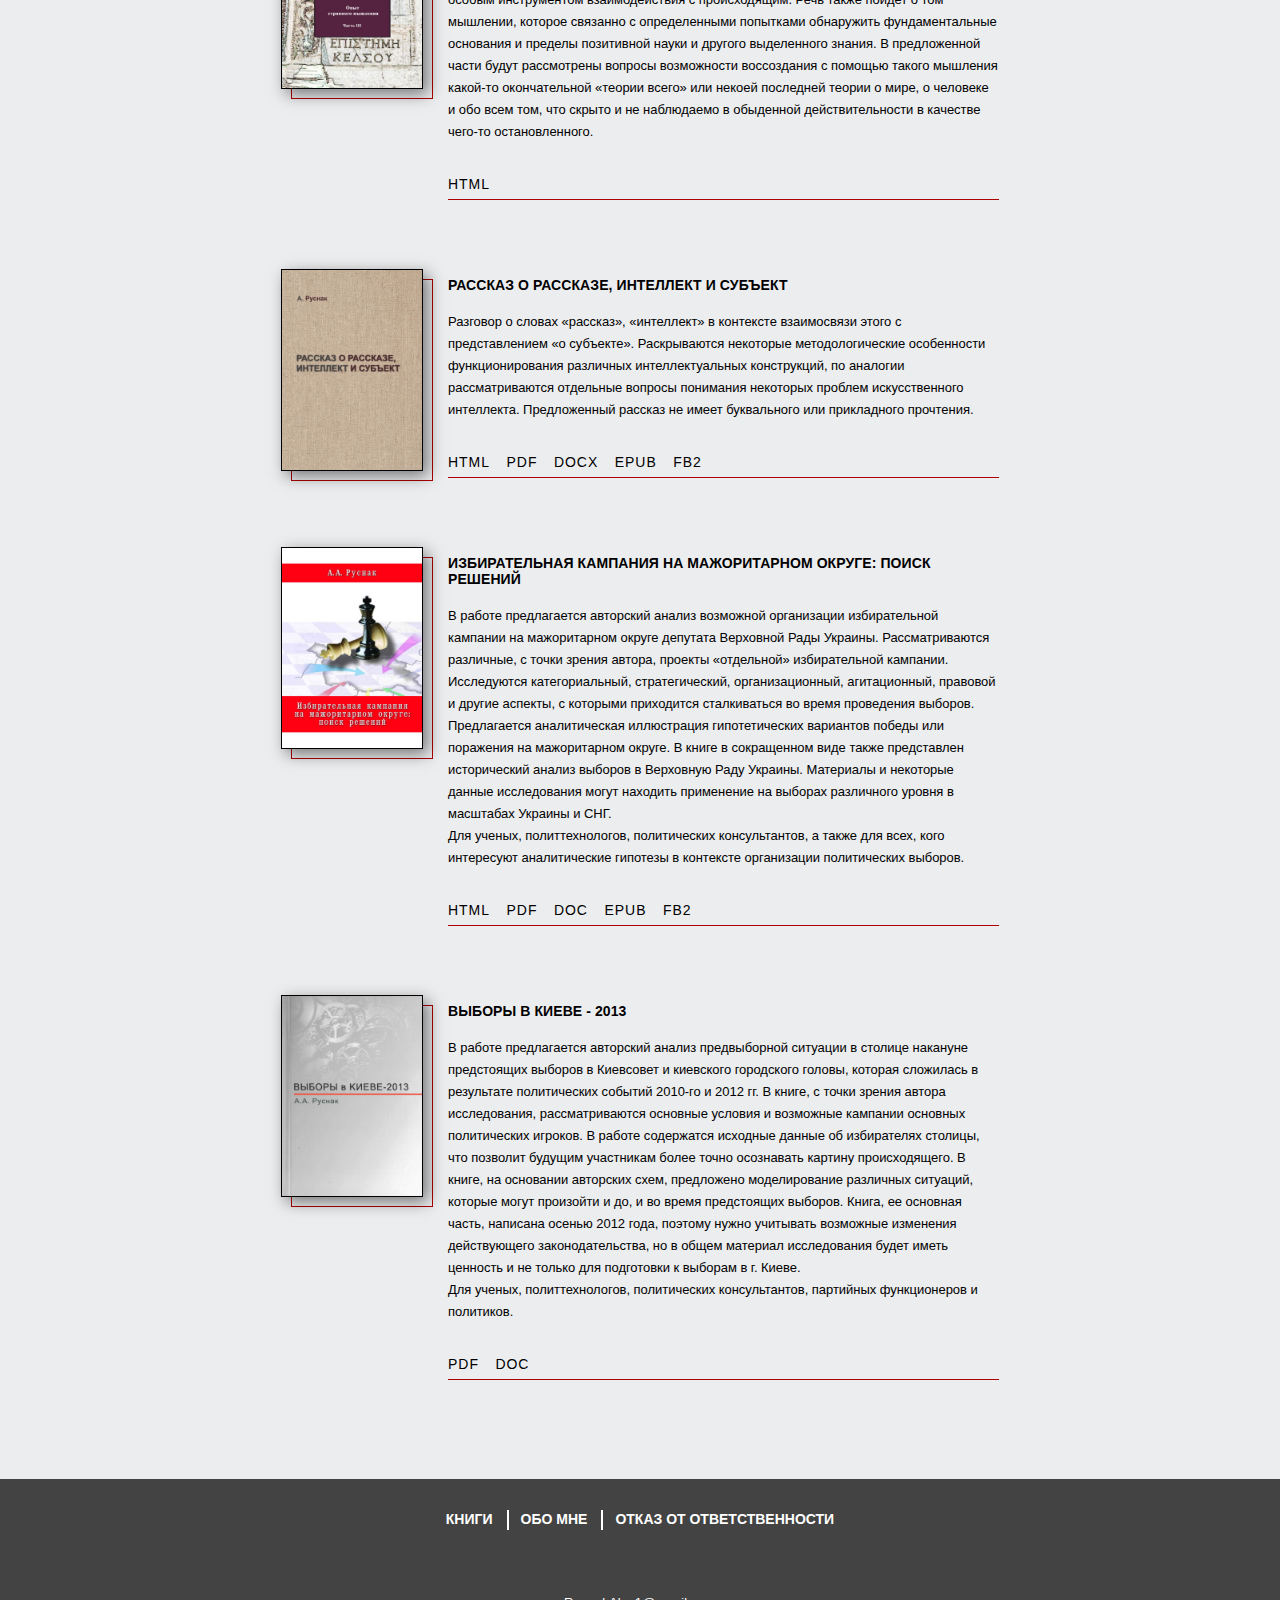
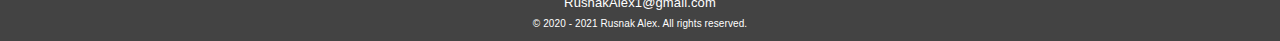
==== commit b72563c5: "new book theory-of-adequacy-search-for-grounds-part1" ====
--- a/index.html
+++ b/index.html
@@ -79,6 +79,26 @@
             <div class="wrapper">
                 <h2 class="books__title">Книги</h2>
 				<div class="books__item">
+					<a href="/theory-of-adequacy-search-for-grounds-part1/" target="_blank" class="books__left">
+						<div class="books__img" style="background-image: url(/theory-of-adequacy-search-for-grounds-part1/img/cover.jpg);"></div>
+						<span class="books__border"></span>
+					</a>
+					<div class="books__right">
+						<a href="/theory-of-adequacy-search-for-grounds-part1/" target="_blank"
+						   class="books__link-wrap">
+							<h2 class="books__title-s">
+								ТЕОРИЯ АДЕКВАТНОСТИ. Поиск оснований. Часть I
+							</h2>
+							<p class="books__text">
+								В книге речь идет о необходимости определить основания, о «теории адекватности» и противостоящей этому «неадекватности», о взаимном исключении и одновременном присутствии такого для каждого. В данной части актуализируется «проблема оснований», которые могут быть предложены для преодоления существующей тотальной неопределенности представленного бытия. Оцениваются особые глобальные мысли о происходящем процессе включения каждого в происходящее как бы безумие, или во что-то иное, что совершенно неопределимо для итогового, последнего обнаружения. Предлагается очередной вариант вскрытия понятий «идеология» и «пропаганда».
+							</p>
+						</a>
+						<div class="books__links">
+							<a href="/theory-of-adequacy-search-for-grounds-part1/" target="_blank" class="books__link">HTML</a>
+						</div>
+					</div>
+				</div>
+				<div class="books__item">
 					<a href="/lack-of-reason-experience-of-strange-thinking-part1/" target="_blank" class="books__left">
 						<div class="books__img" style="background-image: url(/img/book4.jpg);"></div>
 						<span class="books__border"></span>
@@ -246,6 +266,7 @@
             </div>
         </div>
     </div>
+	<button class="to-top">&#5169;</button>
 
 <script>
 	function loadScript(src) {
--- a/css/styles.css
+++ b/css/styles.css
@@ -1 +1 @@
-body{margin:0;font-family:'Microsoft YaHei',sans-serif;-webkit-tap-highlight-color:transparent}.wrapper{width:1243px;height:100%;margin:0 auto}@media screen and (max-width:1600px){.wrapper{width:768px}}@media screen and (max-width:767px){.wrapper{width:100%}}.btn{position:absolute;content:'';bottom:-122px;left:50%;width:86px;height:86px;background:#ecedef;transform:rotate(45deg) translate(-100%, -31%);border-top-left-radius:50%;cursor:pointer;z-index:1}@media screen and (max-width:1600px){.btn{bottom:-134px}}.btn:hover:before{transform:scale(1.1)}.btn:before{position:absolute;content:'';top:12px;left:12px;width:26px;height:26px;border-right:2px solid #000;border-bottom:2px solid #000;transition:.3s}@media screen and (max-width:1600px){.btn:before{top:11px;left:11px;width:20px;height:20px}}.btn_about{background:#ecedef}.header{position:relative;height:721px;overflow:hidden;background-image:url(../img/road.png);background-repeat:no-repeat;background-position:calc(50% + 54px) calc(100% + 28px)}@media screen and (max-width:1600px){.header{height:437px;background-size:912px 484px;background-position:calc(50% + 33px) calc(100% + 12px)}}@media screen and (max-width:767px){.header{height:500px;background-size:671px 523px;background-position:calc(50% - 48px) 75px}}.header:after{position:absolute;content:'';width:100%;height:1px;background:#b20909;bottom:0;z-index:0}.header_lang{background-image:none;background-color:#ecedef}@media screen and (max-width:1600px){.header_lang{height:100vh}}.header_lang:after{display:none}.header__content{display:flex;justify-content:space-between;position:relative;height:100%}.header__title{position:absolute;top:366px;left:16px;transform:translate(0, -50%);color:#af0101;font-size:60px;letter-spacing:.01em;margin:0;display:inline-block;padding:0 25px;cursor:default}@media screen and (max-width:1600px){.header__title{top:212px;left:11px;font-size:36px;letter-spacing:.003em}}@media screen and (max-width:767px){.header__title{top:150px;left:50%;font-size:34px;letter-spacing:.011em;white-space:nowrap;transform:translate(-50%, 0)}}.header__title:before{position:absolute;content:'';width:7px;height:115px;background:#af0101;top:6px;left:9px}@media screen and (max-width:1600px){.header__title:before{width:6px;height:67px;top:5px;left:15px}}@media screen and (max-width:767px){.header__title:before{width:3px;height:66px;top:3px;left:17px}}.header__title_lang{text-align:center;width:100%;box-sizing:border-box}@media screen and (max-width:1600px){.header__title_lang{top:50%;left:0;transform:translate(0, -50%);font-size:34px}}@media screen and (max-width:767px){.header__title_lang{white-space:normal}}.header__title_lang:before{display:none}.header__title span{color:#000;font-size:34px;font-weight:normal;letter-spacing:.039em;margin:-5px 0 0 1px;display:block}@media screen and (max-width:1600px){.header__title span{font-size:20px;margin:-2px 0 0 1px;letter-spacing:.03em}}@media screen and (max-width:767px){.header__title span{letter-spacing:.014em;position:absolute;bottom:-26px}}.header__text{position:absolute;bottom:82px;right:25px;width:500px;margin:0;color:#af0101;font-size:27px;text-align:right;letter-spacing:.01em;cursor:default}@media screen and (max-width:1600px){.header__text{bottom:42px;right:25px;font-size:16px;line-height:23px}}@media screen and (max-width:767px){.header__text{bottom:130px;right:50%;transform:translate(50%, 0);font-size:14px;line-height:19px;letter-spacing:.05em;text-align:center;width:320px}}.header__mail{position:absolute;right:-80px;top:313px;transform:rotate(-90deg);text-decoration:none;color:#000;font-size:20px}@media screen and (max-width:1600px){.header__mail{right:-46px;top:185px;font-size:13px}}@media screen and (max-width:767px){.header__mail{transform:none;top:auto;bottom:63px;left:calc(50% + 9px);font-size:14px;letter-spacing:.045em;width:320px;text-align:center;transform:translate(-50%, 0)}}.header__mail+span{position:absolute;width:27px;height:27px;background-image:url(../img/mail2.svg);background-repeat:no-repeat;background-position:center;top:166px;right:25px;transition:.3s}@media screen and (max-width:1600px){.header__mail+span{width:20px;height:20px;top:87px;right:21px}}@media screen and (max-width:767px){.header__mail+span{width:15px;height:15px;top:auto;bottom:64px;left:calc(50% - 102px)}}.header__mail:hover+span{transform:rotate(360deg)}.menu{margin:54px 25px 0 0;text-transform:uppercase}@media screen and (max-width:1600px){.menu{margin:20px 23px 0 0}}@media screen and (max-width:767px){.menu_h{display:none;position:fixed;margin:0;width:100%;height:150%;background:#ecedef;z-index:3}}.menu_h.active{display:block !important}.menu__items{display:flex;list-style-type:none;border-left:3px solid #af0101;border-right:3px solid #af0101;margin:0;padding:6px 15px}@media screen and (max-width:1600px){.menu__items{border-left:2px solid #af0101;border-right:2px solid #af0101;margin:0;padding:2px 10px}}@media screen and (max-width:767px){.menu__items_h{flex-direction:column;border:0;padding:75px 0 0 0}}.menu__item{margin:0 0 0 46px;font-size:22px;font-weight:bold;color:#af0101;text-decoration:none;transition:.3s;position:relative;cursor:pointer}@media screen and (max-width:1600px){.menu__item{margin:0 0 0 20px;font-size:14px}}@media screen and (max-width:767px){.menu__item_h{margin:0;font-size:20px;text-align:center}}@media screen and (max-width:767px){.menu__item_h:hover:before,.menu__item_h:hover:after{display:none}}@media screen and (max-width:767px){.menu__item_h:first-child{margin:0 0 25px 0 !important}}.menu__item:first-child{margin:0}.menu__item:before,.menu__item:after{display:block;position:absolute;content:"";height:3px;width:0;background-color:#af0101;left:50%;bottom:-7px}@media screen and (max-width:1600px){.menu__item:before,.menu__item:after{height:2px}}@media screen and (max-width:767px){.menu__item:before,.menu__item:after{height:1px}}.menu__item:before{transition:width .3s ease-in-out,left .3s ease-in-out}.menu__item:after{transition:width .3s ease-in-out}.menu__item:hover:before{width:29%;left:21%}.menu__item:hover:after{width:37%}.menu__link{text-decoration:none;color:inherit}.menu__close{display:none;position:absolute;top:14px;right:17px;cursor:pointer;width:30px;height:30px;transition:.5s}@media screen and (max-width:767px){.menu__close{display:block}}.menu__close:hover{transform:rotate(180deg)}.menu__close:before,.menu__close:after{position:absolute;content:'';width:26px;height:1px;background:#af0101}.menu__close:before{transform:rotate(45deg);top:15px;left:2px}.menu__close:after{transform:rotate(-45deg);top:15px;right:2px}.hamb{position:absolute;top:40px;right:23px;cursor:pointer;flex-direction:column;align-items:flex-end;display:none}@media screen and (max-width:767px){.hamb{display:flex}}.hamb__item{display:block;background:#af0101;width:30px;height:2px;margin:0 0 3px 0}.hamb__item:nth-child(2){width:22px}.hamb__item:nth-child(3){width:14px}.lang{display:flex;padding:0;margin:60px 0 0 25px}@media screen and (max-width:1600px){.lang{margin:20px 0 0 23px}}@media screen and (max-width:767px){.lang{position:absolute;top:11px;right:23px;margin:0}}.lang__item{color:#af0101;list-style-type:none;margin:0 16px 0 0}@media screen and (max-width:1600px){.lang__item{margin:0 10px 0 0}}@media screen and (max-width:767px){.lang__item{margin:0 9px 0 0}}.lang__item:last-child{margin:0}.lang__link{text-decoration:none;font-size:20px;color:#000;text-transform:uppercase;transition:.3s;position:relative}@media screen and (max-width:1600px){.lang__link{font-size:12px;letter-spacing:.05em}}@media screen and (max-width:767px){.lang__link{font-size:11px}}.lang__link:before,.lang__link:after{display:block;position:absolute;content:"";height:2px;width:0;background-color:#000;left:50%;bottom:-7px}.lang__link:before{transition:width .3s ease-in-out,left .3s ease-in-out}.lang__link:after{transition:width .3s ease-in-out}.lang__link:hover:before{width:29%;left:21%}.lang__link:hover:after{width:37%}.books{background:#ecedef;padding:108px 0 138px 0}@media screen and (max-width:1600px){.books{padding:31px 0 51px 0}}@media screen and (max-width:767px){.books{padding:54px 0 9px 0}}.books__title{font-size:24px;text-transform:uppercase;text-align:center;color:#af0101;letter-spacing:.03em;margin:0}@media screen and (max-width:1600px){.books__title{font-size:14px;letter-spacing:-0.01em}}@media screen and (max-width:767px){.books__title{display:none}}.books__item{display:flex;padding:138px 0 0 0}@media screen and (max-width:1600px){.books__item{padding:21px 25px 48px 25px}}@media screen and (max-width:767px){.books__item{padding:0 25px 45px 25px;flex-direction:column;align-items:center}}.books__left{flex:1 0 177px;height:252px;margin:0 50px 0 0;position:relative;z-index:0}@media screen and (max-width:1600px){.books__left{flex:1 0 142px;height:202px;margin:0 25px 0 0}}@media screen and (max-width:767px){.books__left{margin:0;width:142px}}.books__img{background-repeat:no-repeat;background-position:center;background-size:cover;width:100%;height:100%;box-shadow:5px 5px 15px 0 rgba(0,0,0,0.5);border:1px solid #000;box-sizing:border-box;transition:.3s}.books__img:hover{transform:scale(1.3);border:none}@media screen and (max-width:767px){.books__img:hover{transform:none;border:1px solid #000}}.books__border{position:absolute;content:'';top:15px;left:15px;width:100%;height:100%;border:1px solid #af0101;z-index:-1;box-sizing:border-box}@media screen and (max-width:1600px){.books__border{top:10px;left:10px}}.books__right{padding:0 0 15px 0;border-bottom:1px solid #af0101}@media screen and (max-width:1600px){.books__right{padding:0 0 6px 0}}@media screen and (max-width:767px){.books__right{padding:0 0 5px 0;margin:36px 0 0 0}}.books__link-wrap{display:block;text-decoration:none;color:#000}.books__title-s{margin:0;font-size:24px;text-transform:uppercase;letter-spacing:.03em}@media screen and (max-width:1600px){.books__title-s{margin:8px 0 0 0;font-size:14px;letter-spacing:.006em}}@media screen and (max-width:767px){.books__title-s{margin:0;font-size:17px;font-weight:normal;letter-spacing:.02em;text-align:center}}.books__text{font-weight:lighter;font-size:20px;line-height:36px;letter-spacing:.017em;margin:17px 0 0 0}@media screen and (max-width:1600px){.books__text{font-size:13px;line-height:22px;letter-spacing:-0.003em;margin:18px 0 0 0}}@media screen and (max-width:767px){.books__text{font-size:14px;line-height:25px;margin:11px 0 0 0;letter-spacing:.0185em}}.books__links{margin:53px 0 0 0}@media screen and (max-width:1600px){.books__links{margin:32px 0 0 0}}@media screen and (max-width:767px){.books__links{margin:18px 0 0 0}}.books__link{font-size:20px;color:#000;text-decoration:none;margin:0 20px 0 0;letter-spacing:.07em;transition:.3s;position:relative}@media screen and (max-width:1600px){.books__link{font-size:14px;margin:0 12px 0 0}}.books__link:before,.books__link:after{display:block;position:absolute;content:"";height:2px;width:0;background-color:#000;left:50%;bottom:-7px}.books__link:before{transition:width .3s ease-in-out,left .3s ease-in-out}.books__link:after{transition:width .3s ease-in-out}.books__link:hover:before{width:29%;left:21%}.books__link:hover:after{width:37%}.footer{display:flex;flex-direction:column;align-items:center;background:#434343;padding:77px 0 37px 0}@media screen and (max-width:1600px){.footer{padding:30px 0 12px 0}}@media screen and (max-width:767px){.footer{padding:14px 0 16px 0}}.footer__mail{font-size:24px;color:#fff;text-decoration:none;letter-spacing:.01em;margin:74px 0 0 0;transition:.3s;position:relative}@media screen and (max-width:1600px){.footer__mail{font-size:13px;margin:66px 0 0 0}}@media screen and (max-width:767px){.footer__mail{font-size:15px;margin:41px 0 0 0;letter-spacing:-0.03em}}.footer__mail:before,.footer__mail:after{display:block;position:absolute;content:"";height:3px;width:0;background-color:#fff;left:50%;bottom:-7px}.footer__mail:before{transition:width .3s ease-in-out,left .3s ease-in-out}.footer__mail:after{transition:width .3s ease-in-out}.footer__mail:hover:before{width:29%;left:21%}.footer__mail:hover:after{width:37%}.footer__copyright{margin:23px 0 0 0;font-size:18px;color:#fff;letter-spacing:.01em}@media screen and (max-width:1600px){.footer__copyright{margin:8px 0 0 0;font-size:10px}}@media screen and (max-width:767px){.footer__copyright{margin:7px 0 0 0;font-size:10px}}.menu_f{display:block;margin:0}.menu__items_f{justify-content:center;border:0}@media screen and (max-width:767px){.menu__items_f{width:320px;flex-wrap:wrap;padding:0;line-height:24px}}.menu__item_f{margin:0 0 0 58px;color:#fff}@media screen and (max-width:1600px){.menu__item_f{margin:0 0 0 28px}}@media screen and (max-width:767px){.menu__item_f{margin:0 0 0 28px;font-size:13px;font-weight:lighter;letter-spacing:.06em}}@media screen and (max-width:767px){.menu__item_f:first-child span:before{position:absolute;content:'';top:0;left:-15px;width:1px;height:18px;background:#fff}}@media screen and (max-width:767px){.menu__item_f:first-child a:before{position:absolute;content:'';top:0;left:-15px;width:1px;height:18px;background:#fff}}@media screen and (max-width:767px){.menu__item_f:last-child{margin:0}}@media screen and (max-width:767px){.menu__item_f:nth-child(3) span:after{display:none}}.menu__item_f:last-child span:after{display:none}@media screen and (max-width:767px){.menu__item_f:last-child span:after{display:block}}@media screen and (max-width:767px){.menu__item_f:last-child span:before{position:absolute;content:'';top:0;left:-15px;width:1px;height:18px;background:#fff}}.menu__item_f:before,.menu__item_f:after{background-color:#fff}.menu__item_f span,.menu__item_f a{position:relative;text-decoration:none;color:inherit}.menu__item_f span:after,.menu__item_f a:after{position:absolute;content:'';top:-6px;right:-32px;width:3px;height:40px;background:#fff}@media screen and (max-width:1600px){.menu__item_f span:after,.menu__item_f a:after{top:-1px;right:-16px;width:2px;height:20px}}@media screen and (max-width:767px){.menu__item_f span:after,.menu__item_f a:after{right:-15px;width:1px}}.about{background:#ecedef;padding:108px 0 500px}@media screen and (max-width:1600px){.about{padding:31px 0 500px}}@media screen and (max-width:767px){.about{padding:54px 0 200px}}.about__title{text-transform:uppercase;text-align:center;color:#af0101;letter-spacing:.03em;margin:0}@media screen and (max-width:1600px){.about__title{font-size:14px;letter-spacing:-0.01em}}@media screen and (max-width:767px){.about__title{display:none}}.about__content{display:flex;justify-content:center;padding:138px 0 0 0}@media screen and (max-width:1600px){.about__content{padding:21px 25px 0}}@media screen and (max-width:767px){.about__content{width:320px;margin:0 auto;padding:0 5px;box-sizing:border-box}}.about__left{width:269px;height:269px;background:url(../img/photo.png)}@media screen and (max-width:1600px){.about__left{width:150px;height:150px;background-size:contain}}@media screen and (max-width:767px){.about__left{width:75px;height:75px;background-repeat:no-repeat}}.about__right{margin:13px 0 0 168px}@media screen and (max-width:1600px){.about__right{margin:10px 0 0 100px}}@media screen and (max-width:767px){.about__right{margin:0 0 0 5px}}.about__item{font-size:27px;font-weight:lighter;margin:0 0 15px 0}@media screen and (max-width:1600px){.about__item{font-size:16px}}@media screen and (max-width:767px){.about__item{font-size:14px}}.about__item_education{margin:61px 0 0 0;line-height:52px}@media screen and (max-width:767px){.about__item_education{margin:25px 0 0 0}}.about__item span{font-weight:normal}.about__link{color:#000;text-decoration:none;transition:.3s;position:relative}.about__link:before,.about__link:after{display:block;position:absolute;content:"";height:3px;width:0;background-color:#000;left:50%;bottom:-7px}.about__link:before{transition:width .3s ease-in-out,left .3s ease-in-out}.about__link:after{transition:width .3s ease-in-out}.about__link:hover:before{width:29%;left:21%}.about__link:hover:after{width:37%}.resp{position:fixed;top:0;left:0;width:100%;height:1000px;background:rgba(0,0,0,0.5);z-index:2;display:none}.resp__wrapper{width:100%;height:100%}.resp__window{position:fixed;width:1000px;height:calc(100% - 100px);box-shadow:0 10px 16px rgba(0,0,0,0.24);top:50%;left:50%;transform:translate(-50%, -50%);background:#fff;display:flex;flex-direction:column;padding:50px;box-sizing:border-box}@media screen and (max-width:1600px){.resp__window{width:668px;padding:30px}}@media screen and (max-width:767px){.resp__window{width:100%;height:100%;padding:60px 10px 10px 10px}}.resp__content{overflow:auto;margin:15px 0 0 0}.resp__title{text-transform:uppercase;font-size:24px;text-align:center;color:#af0101;letter-spacing:.03em;margin:0}@media screen and (max-width:1600px){.resp__title{font-size:14px}}.resp__text{text-indent:33px;font-size:20px;font-weight:lighter;letter-spacing:.007em;margin:0 0 20px 0}@media screen and (max-width:1600px){.resp__text{font-size:13px;line-height:22px;letter-spacing:-0.003em;margin:0 0 10px 0}}.resp__text:last-child{margin:0}.resp__close{position:absolute;top:14px;right:17px;cursor:pointer;width:30px;height:30px;transition:.5s}.resp__close:hover{transform:rotate(180deg)}.resp__close:before,.resp__close:after{position:absolute;content:'';width:26px;height:1px;background:#af0101}.resp__close:before{transform:rotate(45deg);top:15px;left:2px}.resp__close:after{transform:rotate(-45deg);top:15px;right:2px}+body{margin:0;font-family:'Microsoft YaHei',sans-serif;-webkit-tap-highlight-color:transparent}.wrapper{width:1243px;height:100%;margin:0 auto}@media screen and (max-width:1600px){.wrapper{width:768px}}@media screen and (max-width:767px){.wrapper{width:100%}}.btn{position:absolute;content:'';bottom:-122px;left:50%;width:86px;height:86px;background:#ecedef;transform:rotate(45deg) translate(-100%, -31%);border-top-left-radius:50%;cursor:pointer;z-index:1}@media screen and (max-width:1600px){.btn{bottom:-134px}}.btn:hover:before{transform:scale(1.1)}.btn:before{position:absolute;content:'';top:12px;left:12px;width:26px;height:26px;border-right:2px solid #000;border-bottom:2px solid #000;transition:.3s}@media screen and (max-width:1600px){.btn:before{top:11px;left:11px;width:20px;height:20px}}.btn_about{background:#ecedef}.header{position:relative;height:721px;overflow:hidden;background-image:url(../img/road.png);background-repeat:no-repeat;background-position:calc(50% + 54px) calc(100% + 28px)}@media screen and (max-width:1600px){.header{height:437px;background-size:912px 484px;background-position:calc(50% + 33px) calc(100% + 12px)}}@media screen and (max-width:767px){.header{height:500px;background-size:671px 523px;background-position:calc(50% - 48px) 75px}}.header:after{position:absolute;content:'';width:100%;height:1px;background:#b20909;bottom:0;z-index:0}.header_lang{background-image:none;background-color:#ecedef}@media screen and (max-width:1600px){.header_lang{height:100vh}}.header_lang:after{display:none}.header__content{display:flex;justify-content:space-between;position:relative;height:100%}.header__title{position:absolute;top:366px;left:16px;transform:translate(0, -50%);color:#af0101;font-size:60px;letter-spacing:.01em;margin:0;display:inline-block;padding:0 25px;cursor:default}@media screen and (max-width:1600px){.header__title{top:212px;left:11px;font-size:36px;letter-spacing:.003em}}@media screen and (max-width:767px){.header__title{top:150px;left:50%;font-size:34px;letter-spacing:.011em;white-space:nowrap;transform:translate(-50%, 0)}}.header__title:before{position:absolute;content:'';width:7px;height:115px;background:#af0101;top:6px;left:9px}@media screen and (max-width:1600px){.header__title:before{width:6px;height:67px;top:5px;left:15px}}@media screen and (max-width:767px){.header__title:before{width:3px;height:66px;top:3px;left:17px}}.header__title_lang{text-align:center;width:100%;box-sizing:border-box}@media screen and (max-width:1600px){.header__title_lang{top:50%;left:0;transform:translate(0, -50%);font-size:34px}}@media screen and (max-width:767px){.header__title_lang{white-space:normal}}.header__title_lang:before{display:none}.header__title span{color:#000;font-size:34px;font-weight:normal;letter-spacing:.039em;margin:-5px 0 0 1px;display:block}@media screen and (max-width:1600px){.header__title span{font-size:20px;margin:-2px 0 0 1px;letter-spacing:.03em}}@media screen and (max-width:767px){.header__title span{letter-spacing:.014em;position:absolute;bottom:-26px}}.header__text{position:absolute;bottom:82px;right:25px;width:500px;margin:0;color:#af0101;font-size:27px;text-align:right;letter-spacing:.01em;cursor:default}@media screen and (max-width:1600px){.header__text{bottom:42px;right:25px;font-size:16px;line-height:23px}}@media screen and (max-width:767px){.header__text{bottom:130px;right:50%;transform:translate(50%, 0);font-size:14px;line-height:19px;letter-spacing:.05em;text-align:center;width:320px}}.header__mail{position:absolute;right:-80px;top:313px;transform:rotate(-90deg);text-decoration:none;color:#000;font-size:20px}@media screen and (max-width:1600px){.header__mail{right:-46px;top:185px;font-size:13px}}@media screen and (max-width:767px){.header__mail{transform:none;top:auto;bottom:63px;left:calc(50% + 9px);font-size:14px;letter-spacing:.045em;width:320px;text-align:center;transform:translate(-50%, 0)}}.header__mail+span{position:absolute;width:27px;height:27px;background-image:url(../img/mail2.svg);background-repeat:no-repeat;background-position:center;top:166px;right:25px;transition:.3s}@media screen and (max-width:1600px){.header__mail+span{width:20px;height:20px;top:87px;right:21px}}@media screen and (max-width:767px){.header__mail+span{width:15px;height:15px;top:auto;bottom:64px;left:calc(50% - 102px)}}.header__mail:hover+span{transform:rotate(360deg)}.menu{margin:54px 25px 0 0;text-transform:uppercase}@media screen and (max-width:1600px){.menu{margin:20px 23px 0 0}}@media screen and (max-width:767px){.menu_h{display:none;position:fixed;margin:0;width:100%;height:150%;background:#ecedef;z-index:3}}.menu_h.active{display:block !important}.menu__items{display:flex;list-style-type:none;border-left:3px solid #af0101;border-right:3px solid #af0101;margin:0;padding:6px 15px}@media screen and (max-width:1600px){.menu__items{border-left:2px solid #af0101;border-right:2px solid #af0101;margin:0;padding:2px 10px}}@media screen and (max-width:767px){.menu__items_h{flex-direction:column;border:0;padding:75px 0 0 0}}.menu__item{margin:0 0 0 46px;font-size:22px;font-weight:bold;color:#af0101;text-decoration:none;transition:.3s;position:relative;cursor:pointer}@media screen and (max-width:1600px){.menu__item{margin:0 0 0 20px;font-size:14px}}@media screen and (max-width:767px){.menu__item_h{margin:0;font-size:20px;text-align:center}}@media screen and (max-width:767px){.menu__item_h:hover:before,.menu__item_h:hover:after{display:none}}@media screen and (max-width:767px){.menu__item_h:first-child{margin:0 0 25px 0 !important}}.menu__item:first-child{margin:0}.menu__item:before,.menu__item:after{display:block;position:absolute;content:"";height:3px;width:0;background-color:#af0101;left:50%;bottom:-7px}@media screen and (max-width:1600px){.menu__item:before,.menu__item:after{height:2px}}@media screen and (max-width:767px){.menu__item:before,.menu__item:after{height:1px}}.menu__item:before{transition:width .3s ease-in-out,left .3s ease-in-out}.menu__item:after{transition:width .3s ease-in-out}.menu__item:hover:before{width:29%;left:21%}.menu__item:hover:after{width:37%}.menu__link{text-decoration:none;color:inherit}.menu__close{display:none;position:absolute;top:14px;right:17px;cursor:pointer;width:30px;height:30px;transition:.5s}@media screen and (max-width:767px){.menu__close{display:block}}.menu__close:hover{transform:rotate(180deg)}.menu__close:before,.menu__close:after{position:absolute;content:'';width:26px;height:1px;background:#af0101}.menu__close:before{transform:rotate(45deg);top:15px;left:2px}.menu__close:after{transform:rotate(-45deg);top:15px;right:2px}.hamb{position:absolute;top:40px;right:23px;cursor:pointer;flex-direction:column;align-items:flex-end;display:none}@media screen and (max-width:767px){.hamb{display:flex}}.hamb__item{display:block;background:#af0101;width:30px;height:2px;margin:0 0 3px 0}.hamb__item:nth-child(2){width:22px}.hamb__item:nth-child(3){width:14px}.lang{display:flex;padding:0;margin:60px 0 0 25px}@media screen and (max-width:1600px){.lang{margin:20px 0 0 23px}}@media screen and (max-width:767px){.lang{position:absolute;top:11px;right:23px;margin:0}}.lang__item{color:#af0101;list-style-type:none;margin:0 16px 0 0}@media screen and (max-width:1600px){.lang__item{margin:0 10px 0 0}}@media screen and (max-width:767px){.lang__item{margin:0 9px 0 0}}.lang__item:last-child{margin:0}.lang__link{text-decoration:none;font-size:20px;color:#000;text-transform:uppercase;transition:.3s;position:relative}@media screen and (max-width:1600px){.lang__link{font-size:12px;letter-spacing:.05em}}@media screen and (max-width:767px){.lang__link{font-size:11px}}.lang__link:before,.lang__link:after{display:block;position:absolute;content:"";height:2px;width:0;background-color:#000;left:50%;bottom:-7px}.lang__link:before{transition:width .3s ease-in-out,left .3s ease-in-out}.lang__link:after{transition:width .3s ease-in-out}.lang__link:hover:before{width:29%;left:21%}.lang__link:hover:after{width:37%}.books{background:#ecedef;padding:108px 0 138px 0}@media screen and (max-width:1600px){.books{padding:31px 0 51px 0}}@media screen and (max-width:767px){.books{padding:54px 0 9px 0}}.books__title{font-size:24px;text-transform:uppercase;text-align:center;color:#af0101;letter-spacing:.03em;margin:0}@media screen and (max-width:1600px){.books__title{font-size:14px;letter-spacing:-0.01em}}@media screen and (max-width:767px){.books__title{display:none}}.books__item{display:flex;padding:138px 0 0 0}@media screen and (max-width:1600px){.books__item{padding:21px 25px 48px 25px}}@media screen and (max-width:767px){.books__item{padding:0 25px 45px 25px;flex-direction:column;align-items:center}}.books__left{flex:1 0 177px;height:252px;margin:0 50px 0 0;position:relative;z-index:0}@media screen and (max-width:1600px){.books__left{flex:1 0 142px;height:202px;margin:0 25px 0 0}}@media screen and (max-width:767px){.books__left{flex:1 0 250px;margin:0;width:175px}}.books__img{background-repeat:no-repeat;background-position:center;background-size:cover;width:100%;height:100%;box-shadow:5px 5px 15px 0 rgba(0,0,0,0.5);border:1px solid #000;box-sizing:border-box;transition:.3s}.books__img:hover{transform:scale(1.3);border:none}@media screen and (max-width:767px){.books__img:hover{transform:none;border:1px solid #000}}.books__border{position:absolute;content:'';top:15px;left:15px;width:100%;height:100%;border:1px solid #af0101;z-index:-1;box-sizing:border-box}@media screen and (max-width:1600px){.books__border{top:10px;left:10px}}.books__right{padding:0 0 15px 0;border-bottom:1px solid #af0101}@media screen and (max-width:1600px){.books__right{padding:0 0 6px 0}}@media screen and (max-width:767px){.books__right{padding:0 0 5px 0;margin:36px 0 0 0}}.books__link-wrap{display:block;text-decoration:none;color:#000}.books__title-s{margin:0;font-size:24px;text-transform:uppercase;letter-spacing:.03em}@media screen and (max-width:1600px){.books__title-s{margin:8px 0 0 0;font-size:14px;letter-spacing:.006em}}@media screen and (max-width:767px){.books__title-s{margin:0;font-size:17px;font-weight:normal;letter-spacing:.02em;text-align:center}}.books__text{font-weight:lighter;font-size:20px;line-height:36px;letter-spacing:.017em;margin:17px 0 0 0}@media screen and (max-width:1600px){.books__text{font-size:13px;line-height:22px;letter-spacing:-0.003em;margin:18px 0 0 0}}@media screen and (max-width:767px){.books__text{font-size:14px;line-height:25px;margin:11px 0 0 0;letter-spacing:.0185em}}.books__links{margin:53px 0 0 0}@media screen and (max-width:1600px){.books__links{margin:32px 0 0 0}}@media screen and (max-width:767px){.books__links{margin:18px 0 0 0}}.books__link{font-size:20px;color:#000;text-decoration:none;margin:0 20px 0 0;letter-spacing:.07em;transition:.3s;position:relative}@media screen and (max-width:1600px){.books__link{font-size:14px;margin:0 12px 0 0}}.books__link:before,.books__link:after{display:block;position:absolute;content:"";height:2px;width:0;background-color:#000;left:50%;bottom:-7px}.books__link:before{transition:width .3s ease-in-out,left .3s ease-in-out}.books__link:after{transition:width .3s ease-in-out}.books__link:hover:before{width:29%;left:21%}.books__link:hover:after{width:37%}.footer{display:flex;flex-direction:column;align-items:center;background:#434343;padding:77px 0 37px 0}@media screen and (max-width:1600px){.footer{padding:30px 0 12px 0}}@media screen and (max-width:767px){.footer{padding:14px 0 16px 0}}.footer__mail{font-size:24px;color:#fff;text-decoration:none;letter-spacing:.01em;margin:74px 0 0 0;transition:.3s;position:relative}@media screen and (max-width:1600px){.footer__mail{font-size:13px;margin:66px 0 0 0}}@media screen and (max-width:767px){.footer__mail{font-size:15px;margin:41px 0 0 0;letter-spacing:-0.03em}}.footer__mail:before,.footer__mail:after{display:block;position:absolute;content:"";height:3px;width:0;background-color:#fff;left:50%;bottom:-7px}.footer__mail:before{transition:width .3s ease-in-out,left .3s ease-in-out}.footer__mail:after{transition:width .3s ease-in-out}.footer__mail:hover:before{width:29%;left:21%}.footer__mail:hover:after{width:37%}.footer__copyright{margin:23px 0 0 0;font-size:18px;color:#fff;letter-spacing:.01em}@media screen and (max-width:1600px){.footer__copyright{margin:8px 0 0 0;font-size:10px}}@media screen and (max-width:767px){.footer__copyright{margin:7px 0 0 0;font-size:10px}}.menu_f{display:block;margin:0}.menu__items_f{justify-content:center;border:0}@media screen and (max-width:767px){.menu__items_f{width:320px;flex-wrap:wrap;padding:0;line-height:24px}}.menu__item_f{margin:0 0 0 58px;color:#fff}@media screen and (max-width:1600px){.menu__item_f{margin:0 0 0 28px}}@media screen and (max-width:767px){.menu__item_f{margin:0 0 0 28px;font-size:13px;font-weight:lighter;letter-spacing:.06em}}@media screen and (max-width:767px){.menu__item_f:first-child span:before{position:absolute;content:'';top:0;left:-15px;width:1px;height:18px;background:#fff}}@media screen and (max-width:767px){.menu__item_f:first-child a:before{position:absolute;content:'';top:0;left:-15px;width:1px;height:18px;background:#fff}}@media screen and (max-width:767px){.menu__item_f:last-child{margin:0}}@media screen and (max-width:767px){.menu__item_f:nth-child(3) span:after{display:none}}.menu__item_f:last-child span:after{display:none}@media screen and (max-width:767px){.menu__item_f:last-child span:after{display:block}}@media screen and (max-width:767px){.menu__item_f:last-child span:before{position:absolute;content:'';top:0;left:-15px;width:1px;height:18px;background:#fff}}.menu__item_f:before,.menu__item_f:after{background-color:#fff}.menu__item_f span,.menu__item_f a{position:relative;text-decoration:none;color:inherit}.menu__item_f span:after,.menu__item_f a:after{position:absolute;content:'';top:-6px;right:-32px;width:3px;height:40px;background:#fff}@media screen and (max-width:1600px){.menu__item_f span:after,.menu__item_f a:after{top:-1px;right:-16px;width:2px;height:20px}}@media screen and (max-width:767px){.menu__item_f span:after,.menu__item_f a:after{right:-15px;width:1px}}.about{background:#ecedef;padding:108px 0 500px}@media screen and (max-width:1600px){.about{padding:31px 0 500px}}@media screen and (max-width:767px){.about{padding:54px 0 200px}}.about__title{text-transform:uppercase;text-align:center;color:#af0101;letter-spacing:.03em;margin:0}@media screen and (max-width:1600px){.about__title{font-size:14px;letter-spacing:-0.01em}}@media screen and (max-width:767px){.about__title{display:none}}.about__content{display:flex;justify-content:center;padding:138px 0 0 0}@media screen and (max-width:1600px){.about__content{padding:21px 25px 0}}@media screen and (max-width:767px){.about__content{width:320px;margin:0 auto;padding:0 5px;box-sizing:border-box}}.about__left{width:269px;height:269px;background:url(../img/photo.png)}@media screen and (max-width:1600px){.about__left{width:150px;height:150px;background-size:contain}}@media screen and (max-width:767px){.about__left{width:75px;height:75px;background-repeat:no-repeat}}.about__right{margin:13px 0 0 168px}@media screen and (max-width:1600px){.about__right{margin:10px 0 0 100px}}@media screen and (max-width:767px){.about__right{margin:0 0 0 5px}}.about__item{font-size:27px;font-weight:lighter;margin:0 0 15px 0}@media screen and (max-width:1600px){.about__item{font-size:16px}}@media screen and (max-width:767px){.about__item{font-size:14px}}.about__item_education{margin:61px 0 0 0;line-height:52px}@media screen and (max-width:767px){.about__item_education{margin:25px 0 0 0}}.about__item span{font-weight:normal}.about__link{color:#000;text-decoration:none;transition:.3s;position:relative}.about__link:before,.about__link:after{display:block;position:absolute;content:"";height:3px;width:0;background-color:#000;left:50%;bottom:-7px}.about__link:before{transition:width .3s ease-in-out,left .3s ease-in-out}.about__link:after{transition:width .3s ease-in-out}.about__link:hover:before{width:29%;left:21%}.about__link:hover:after{width:37%}.resp{position:fixed;top:0;left:0;width:100%;height:1000px;background:rgba(0,0,0,0.5);z-index:2;display:none}.resp__wrapper{width:100%;height:100%}.resp__window{position:fixed;width:1000px;height:calc(100% - 100px);box-shadow:0 10px 16px rgba(0,0,0,0.24);top:50%;left:50%;transform:translate(-50%, -50%);background:#fff;display:flex;flex-direction:column;padding:50px;box-sizing:border-box}@media screen and (max-width:1600px){.resp__window{width:668px;padding:30px}}@media screen and (max-width:767px){.resp__window{width:100%;height:100%;padding:60px 10px 10px 10px}}.resp__content{overflow:auto;margin:15px 0 0 0}.resp__title{text-transform:uppercase;font-size:24px;text-align:center;color:#af0101;letter-spacing:.03em;margin:0}@media screen and (max-width:1600px){.resp__title{font-size:14px}}.resp__text{text-indent:33px;font-size:20px;font-weight:lighter;letter-spacing:.007em;margin:0 0 20px 0}@media screen and (max-width:1600px){.resp__text{font-size:13px;line-height:22px;letter-spacing:-0.003em;margin:0 0 10px 0}}.resp__text:last-child{margin:0}.resp__close{position:absolute;top:14px;right:17px;cursor:pointer;width:30px;height:30px;transition:.5s}.resp__close:hover{transform:rotate(180deg)}.resp__close:before,.resp__close:after{position:absolute;content:'';width:26px;height:1px;background:#af0101}.resp__close:before{transform:rotate(45deg);top:15px;left:2px}.resp__close:after{transform:rotate(-45deg);top:15px;right:2px}.to-top{display:none;position:fixed;width:50px;height:50px;text-align:center;padding:0;bottom:25px;right:25px;font-size:35px;font-weight:bold;color:#af0101;cursor:pointer;line-height:1;background-color:rgba(0,0,0,0.25);border:1px solid transparent;outline:0}@media screen and (max-width:767px){.to-top{padding:0 1px 0 0}}.to-top.hover{background-color:transparent;border:1px solid #af0101;transition:.3s}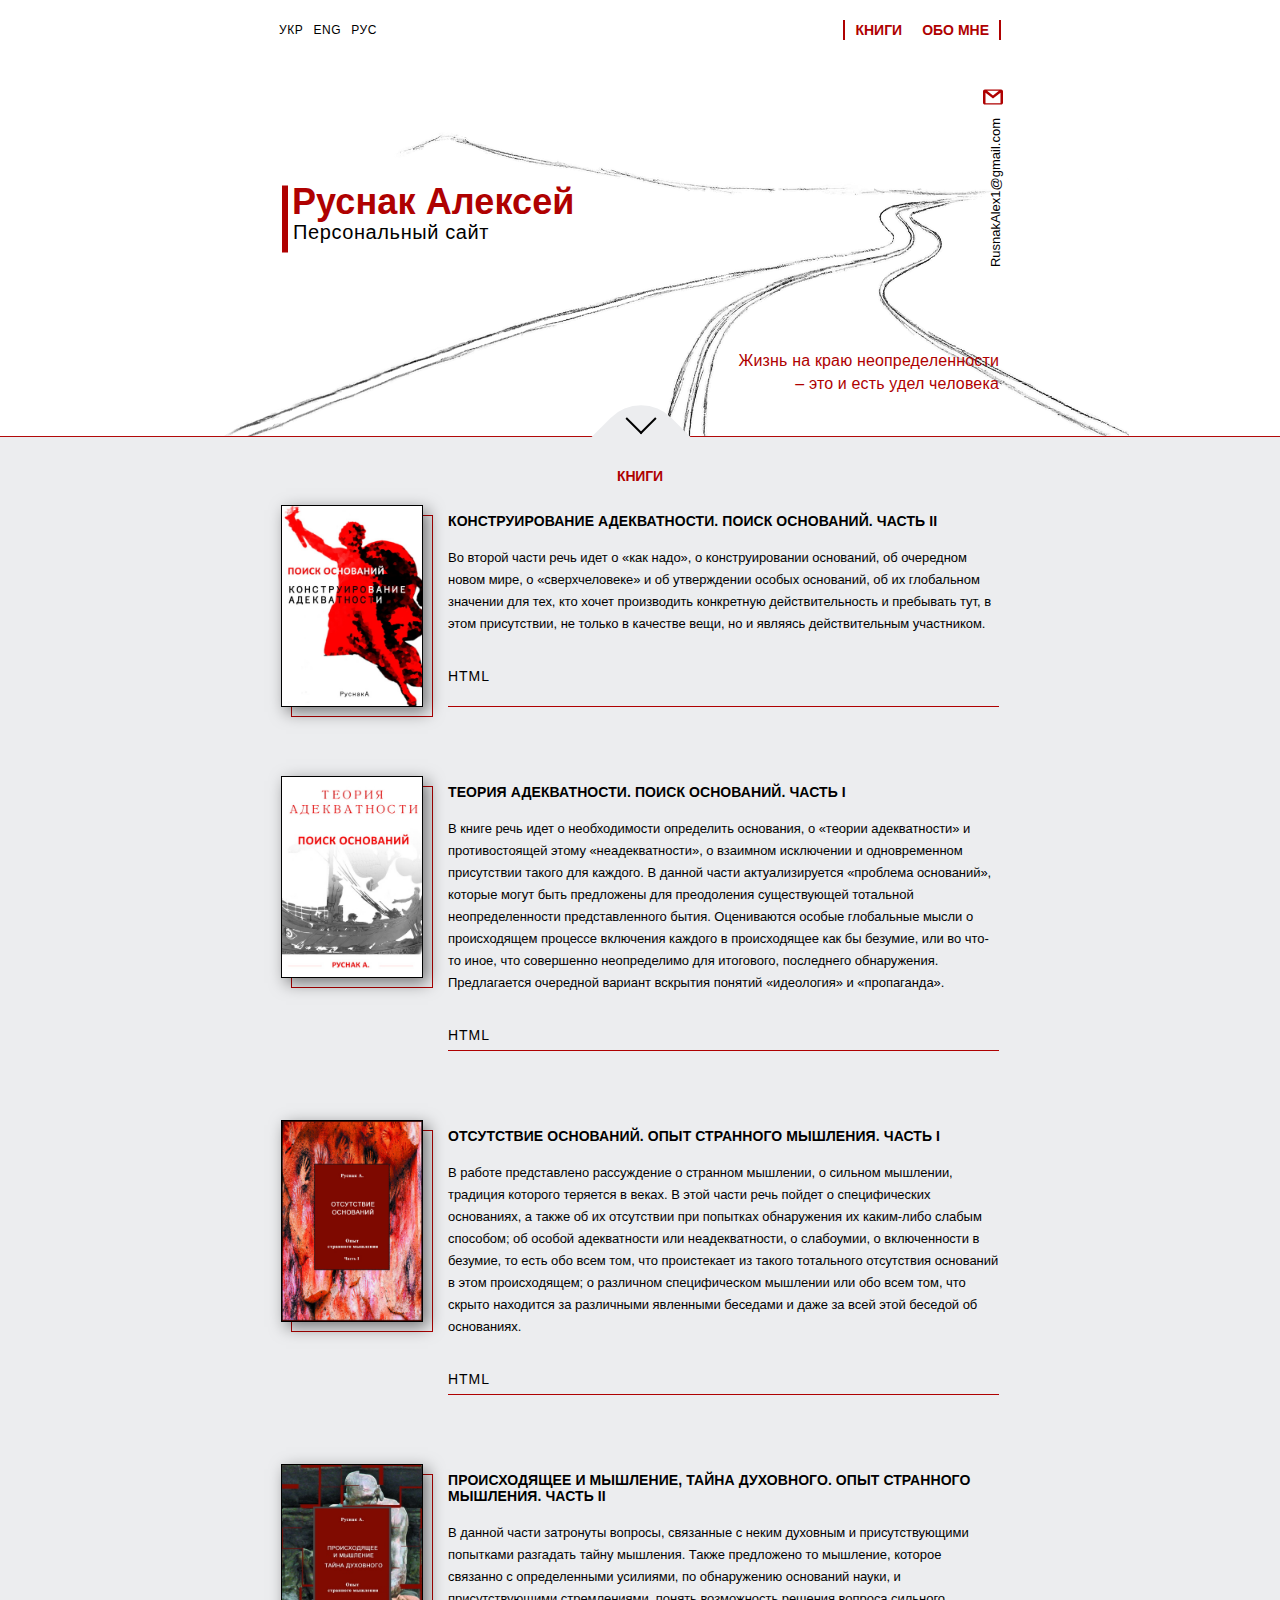
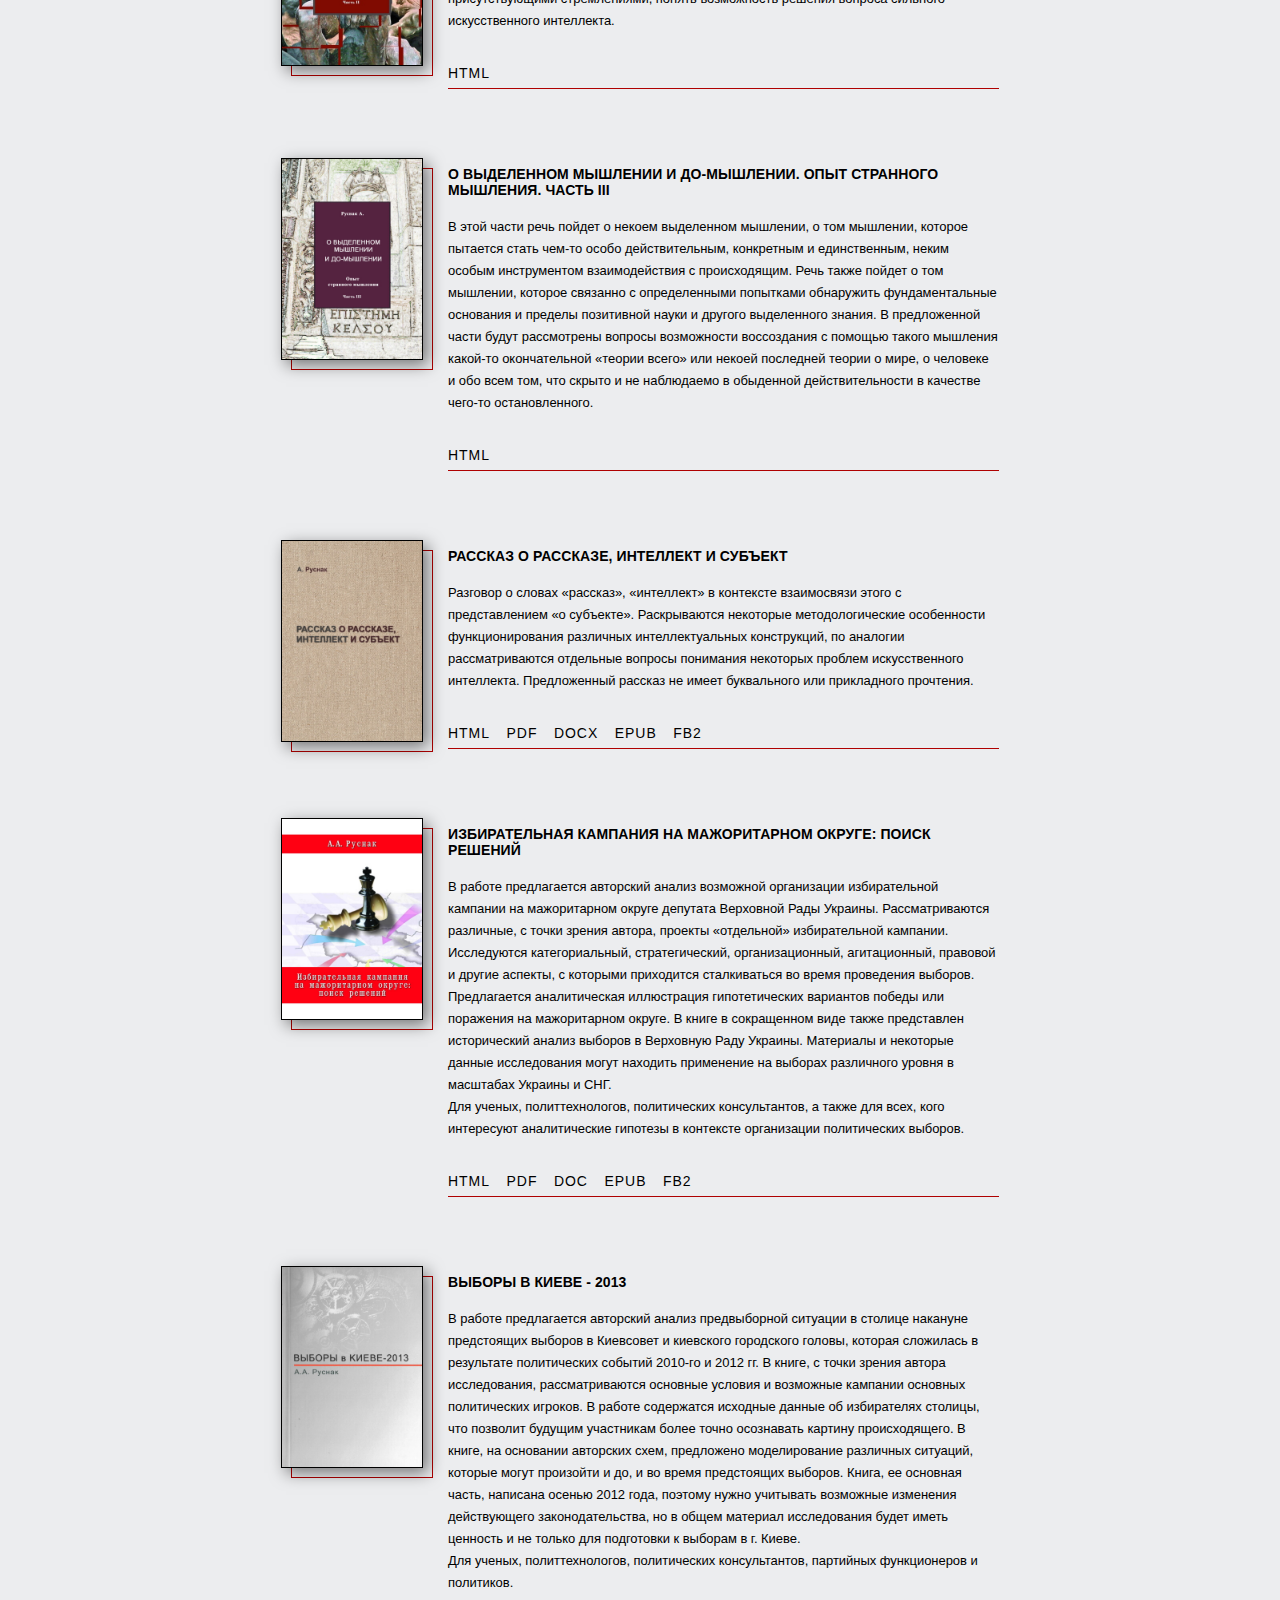
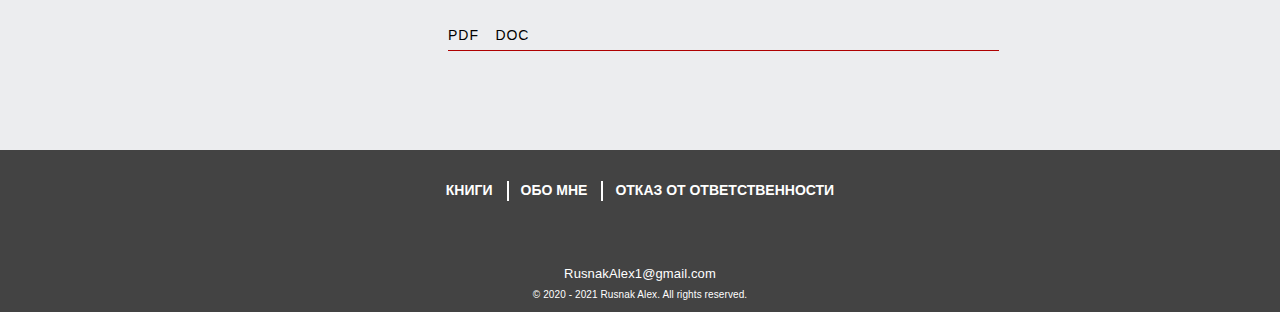
==== commit d3399390: "new book constructing-adequacy-search-for-grounds-part2" ====
--- a/index.html
+++ b/index.html
@@ -79,8 +79,28 @@
             <div class="wrapper">
                 <h2 class="books__title">Книги</h2>
 				<div class="books__item">
+					<a href="/constructing-adequacy-search-for-grounds-part2/" target="_blank" class="books__left">
+						<div class="books__img" style="background-image: url(/constructing-adequacy-search-for-grounds-part2/img/constructing-adequacy.jpg);"></div>
+						<span class="books__border"></span>
+					</a>
+					<div class="books__right">
+						<a href="/constructing-adequacy-search-for-grounds-part2/" target="_blank"
+						   class="books__link-wrap">
+							<h2 class="books__title-s">
+								КОНСТРУИРОВАНИЕ АДЕКВАТНОСТИ. Поиск оснований. Часть II
+							</h2>
+							<p class="books__text">
+								Во второй части речь идет о «как надо», о конструировании оснований, об очередном новом мире, о «сверхчеловеке» и об утверждении особых оснований, об их глобальном значении для тех, кто хочет производить конкретную действительность и пребывать тут, в этом присутствии, не только в качестве вещи, но и являясь действительным участником.
+							</p>
+						</a>
+						<div class="books__links">
+							<a href="/constructing-adequacy-search-for-grounds-part2/" target="_blank" class="books__link">HTML</a>
+						</div>
+					</div>
+				</div>
+				<div class="books__item">
 					<a href="/theory-of-adequacy-search-for-grounds-part1/" target="_blank" class="books__left">
-						<div class="books__img" style="background-image: url(/theory-of-adequacy-search-for-grounds-part1/img/cover.jpg);"></div>
+						<div class="books__img" style="background-image: url(/theory-of-adequacy-search-for-grounds-part1/img/theory-of-adequacy.jpg);"></div>
 						<span class="books__border"></span>
 					</a>
 					<div class="books__right">
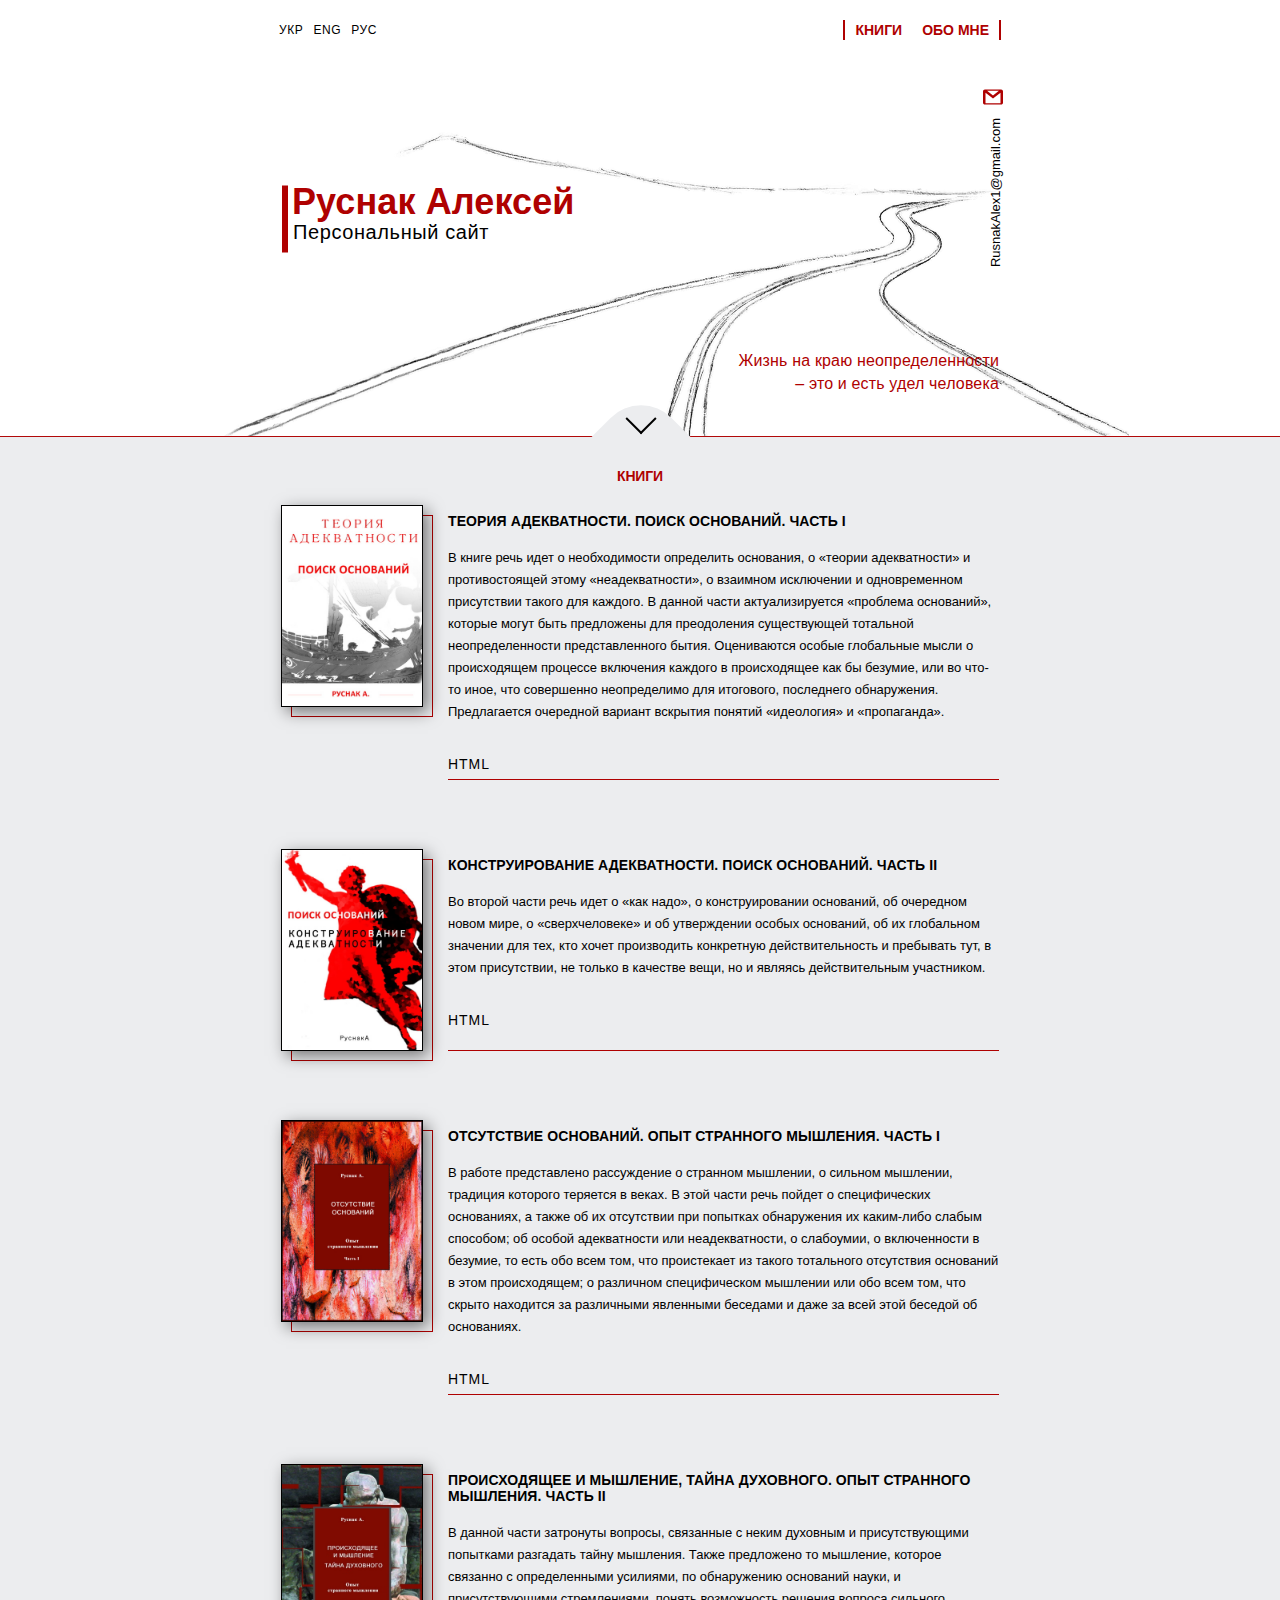
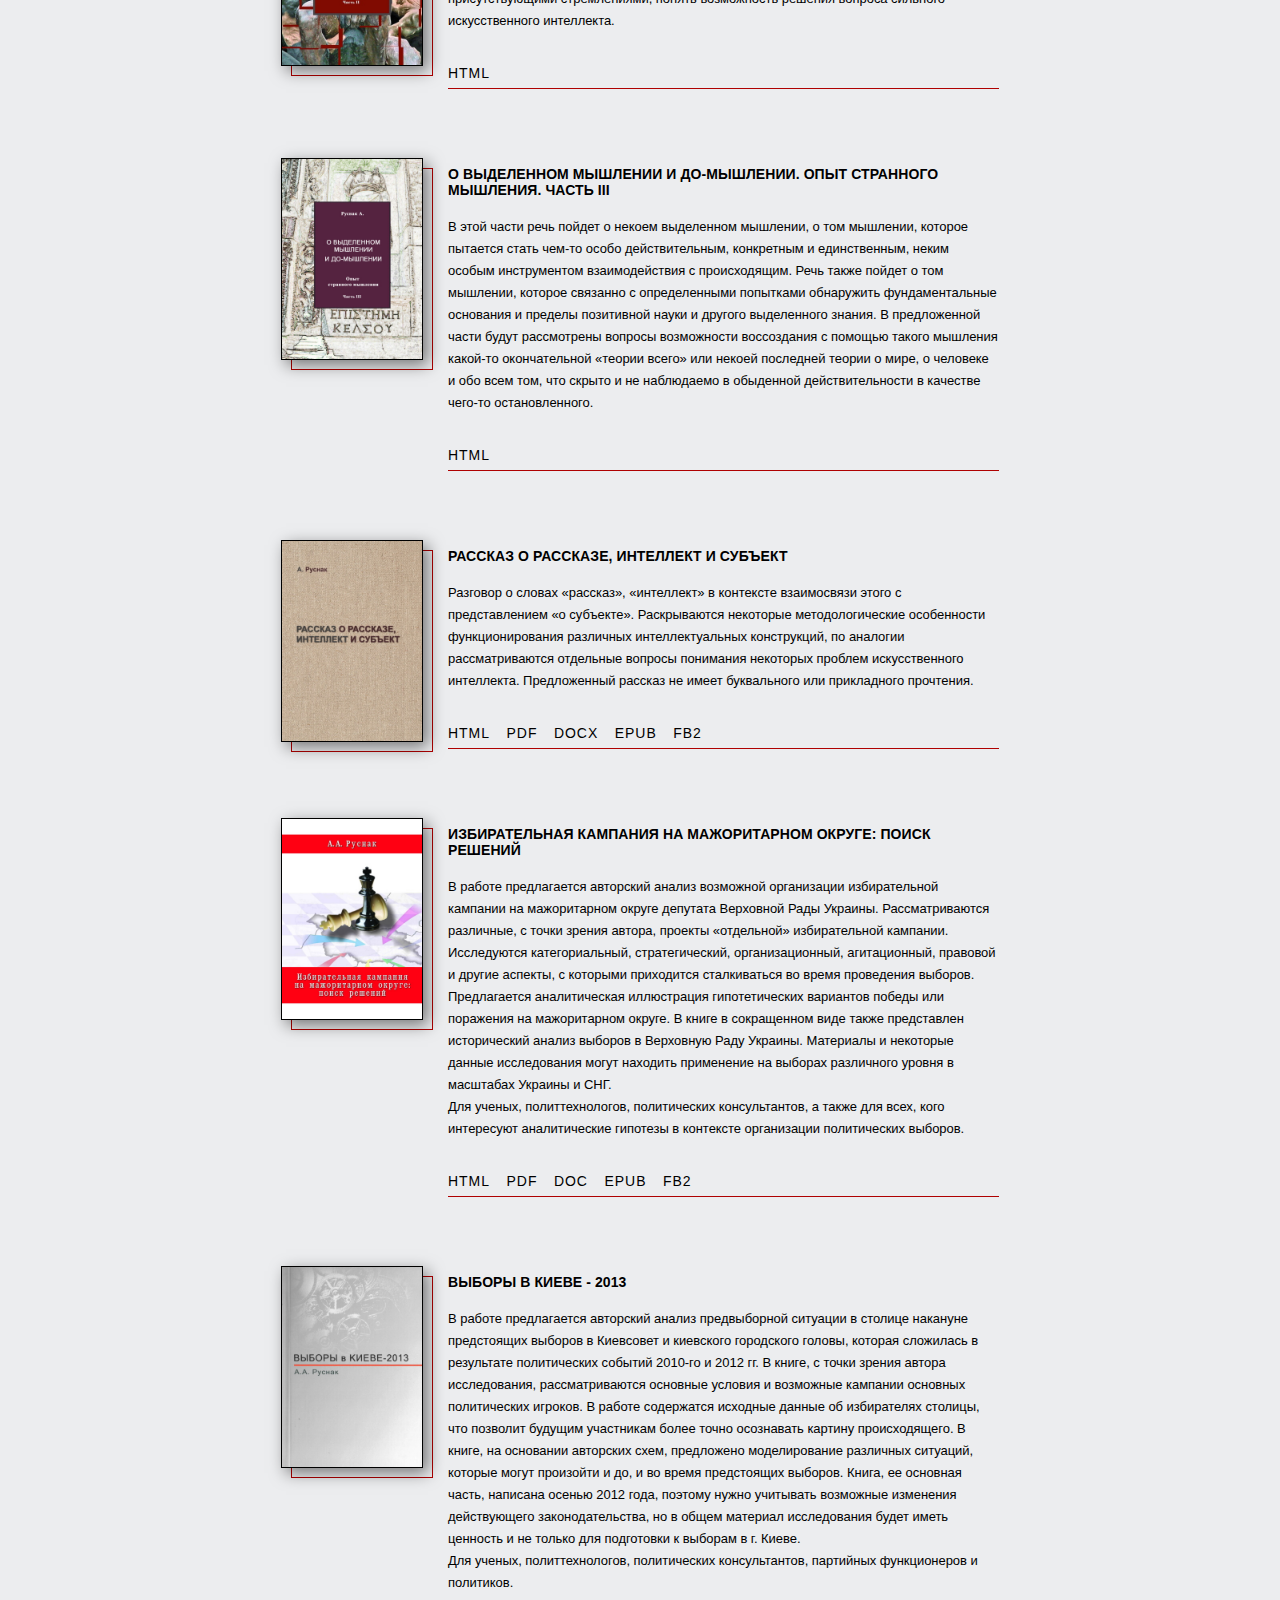
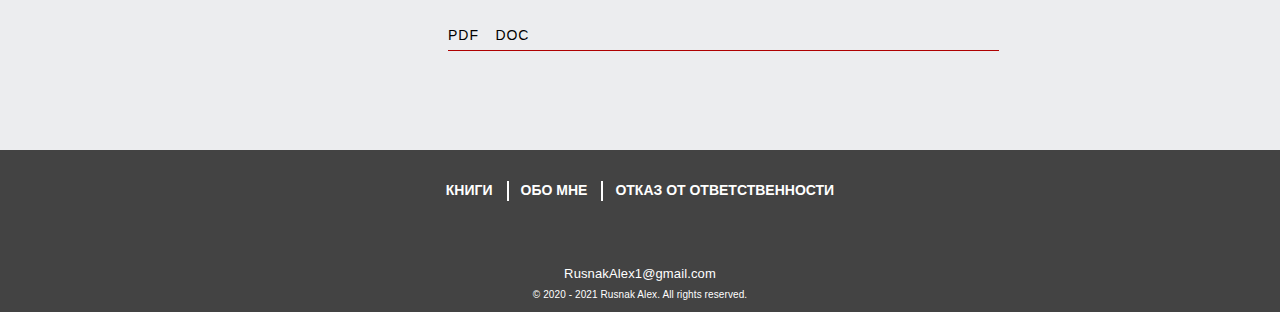
==== commit cbf1f0f4: "books rotation" ====
--- a/index.html
+++ b/index.html
@@ -79,6 +79,26 @@
             <div class="wrapper">
                 <h2 class="books__title">Книги</h2>
 				<div class="books__item">
+					<a href="/theory-of-adequacy-search-for-grounds-part1/" target="_blank" class="books__left">
+						<div class="books__img" style="background-image: url(/theory-of-adequacy-search-for-grounds-part1/img/theory-of-adequacy.jpg);"></div>
+						<span class="books__border"></span>
+					</a>
+					<div class="books__right">
+						<a href="/theory-of-adequacy-search-for-grounds-part1/" target="_blank"
+						   class="books__link-wrap">
+							<h2 class="books__title-s">
+								ТЕОРИЯ АДЕКВАТНОСТИ. Поиск оснований. Часть I
+							</h2>
+							<p class="books__text">
+								В книге речь идет о необходимости определить основания, о «теории адекватности» и противостоящей этому «неадекватности», о взаимном исключении и одновременном присутствии такого для каждого. В данной части актуализируется «проблема оснований», которые могут быть предложены для преодоления существующей тотальной неопределенности представленного бытия. Оцениваются особые глобальные мысли о происходящем процессе включения каждого в происходящее как бы безумие, или во что-то иное, что совершенно неопределимо для итогового, последнего обнаружения. Предлагается очередной вариант вскрытия понятий «идеология» и «пропаганда».
+							</p>
+						</a>
+						<div class="books__links">
+							<a href="/theory-of-adequacy-search-for-grounds-part1/" target="_blank" class="books__link">HTML</a>
+						</div>
+					</div>
+				</div>
+		    		<div class="books__item">
 					<a href="/constructing-adequacy-search-for-grounds-part2/" target="_blank" class="books__left">
 						<div class="books__img" style="background-image: url(/constructing-adequacy-search-for-grounds-part2/img/constructing-adequacy.jpg);"></div>
 						<span class="books__border"></span>
@@ -95,26 +115,6 @@
 						</a>
 						<div class="books__links">
 							<a href="/constructing-adequacy-search-for-grounds-part2/" target="_blank" class="books__link">HTML</a>
-						</div>
-					</div>
-				</div>
-				<div class="books__item">
-					<a href="/theory-of-adequacy-search-for-grounds-part1/" target="_blank" class="books__left">
-						<div class="books__img" style="background-image: url(/theory-of-adequacy-search-for-grounds-part1/img/theory-of-adequacy.jpg);"></div>
-						<span class="books__border"></span>
-					</a>
-					<div class="books__right">
-						<a href="/theory-of-adequacy-search-for-grounds-part1/" target="_blank"
-						   class="books__link-wrap">
-							<h2 class="books__title-s">
-								ТЕОРИЯ АДЕКВАТНОСТИ. Поиск оснований. Часть I
-							</h2>
-							<p class="books__text">
-								В книге речь идет о необходимости определить основания, о «теории адекватности» и противостоящей этому «неадекватности», о взаимном исключении и одновременном присутствии такого для каждого. В данной части актуализируется «проблема оснований», которые могут быть предложены для преодоления существующей тотальной неопределенности представленного бытия. Оцениваются особые глобальные мысли о происходящем процессе включения каждого в происходящее как бы безумие, или во что-то иное, что совершенно неопределимо для итогового, последнего обнаружения. Предлагается очередной вариант вскрытия понятий «идеология» и «пропаганда».
-							</p>
-						</a>
-						<div class="books__links">
-							<a href="/theory-of-adequacy-search-for-grounds-part1/" target="_blank" class="books__link">HTML</a>
 						</div>
 					</div>
 				</div>
@@ -304,4 +304,4 @@
 	setTimeout(runScript, 1500);
 </script>
 </body>
-</html>+</html>
